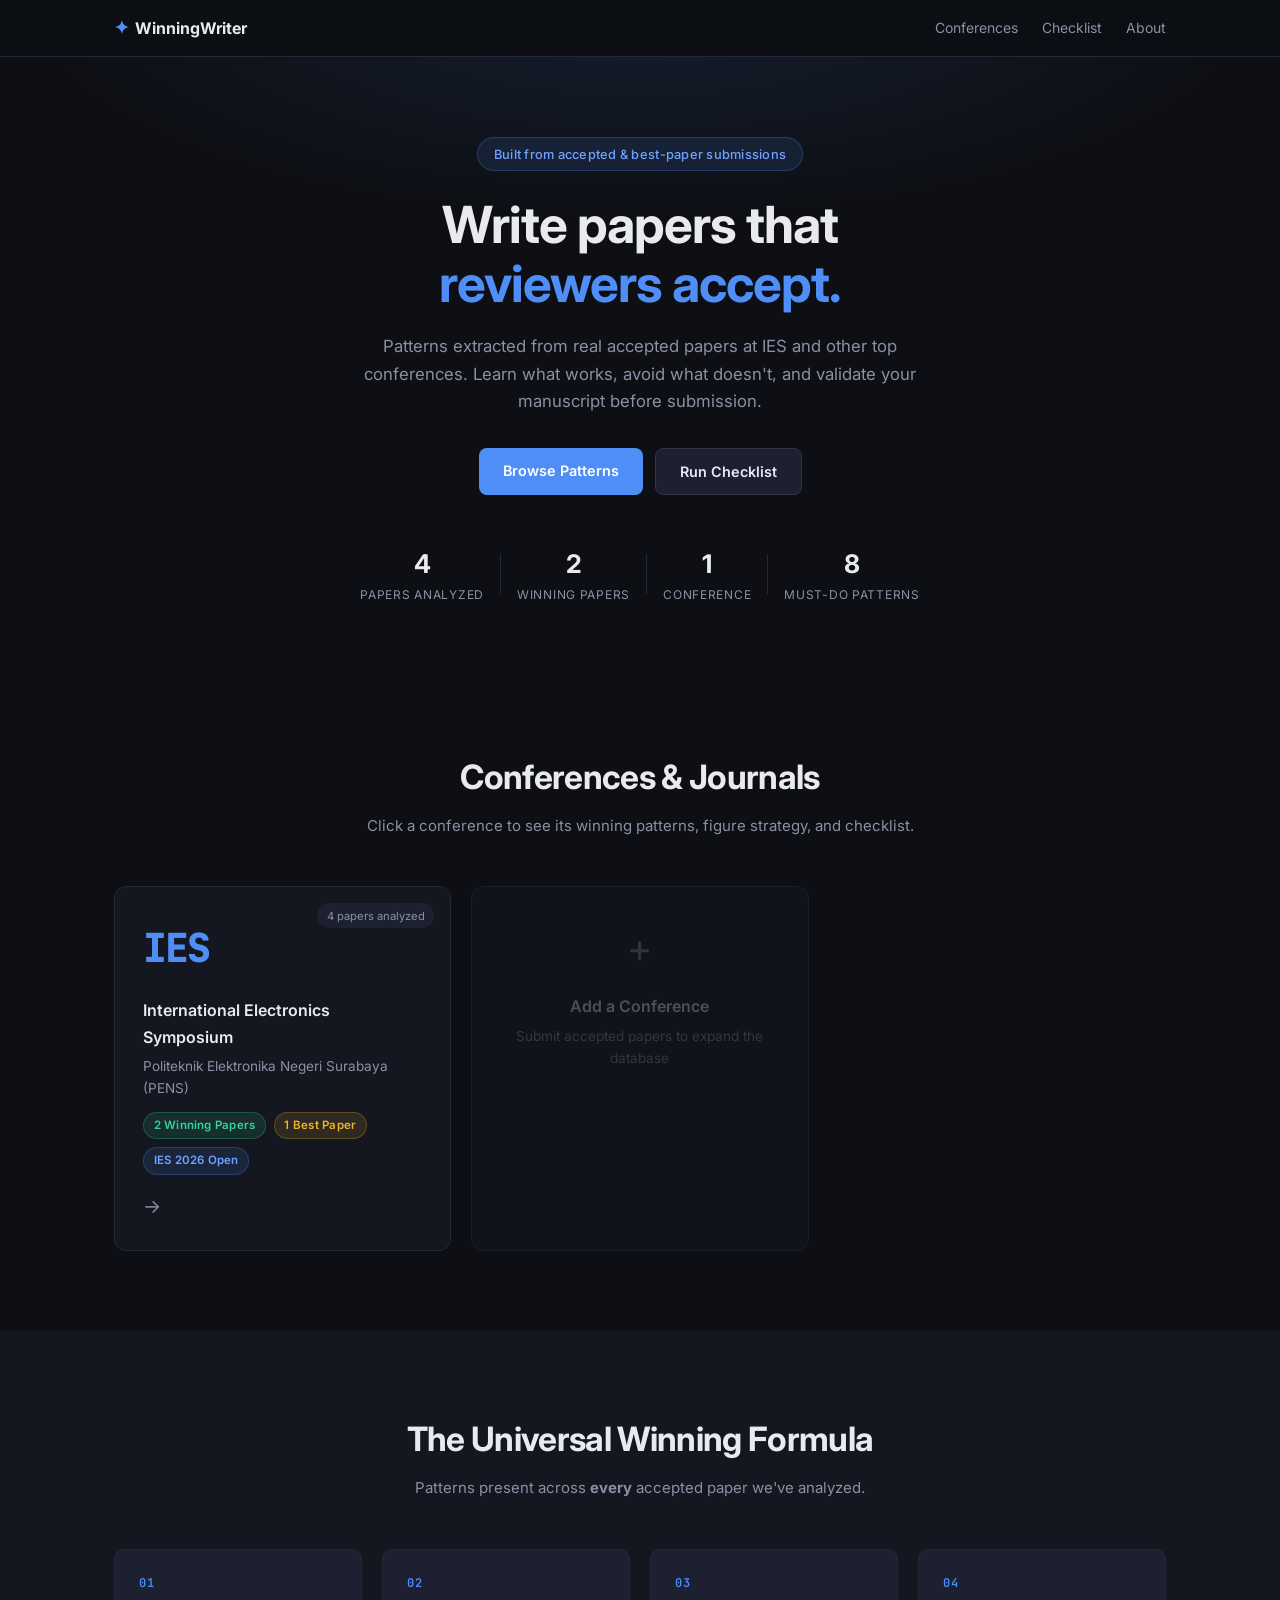
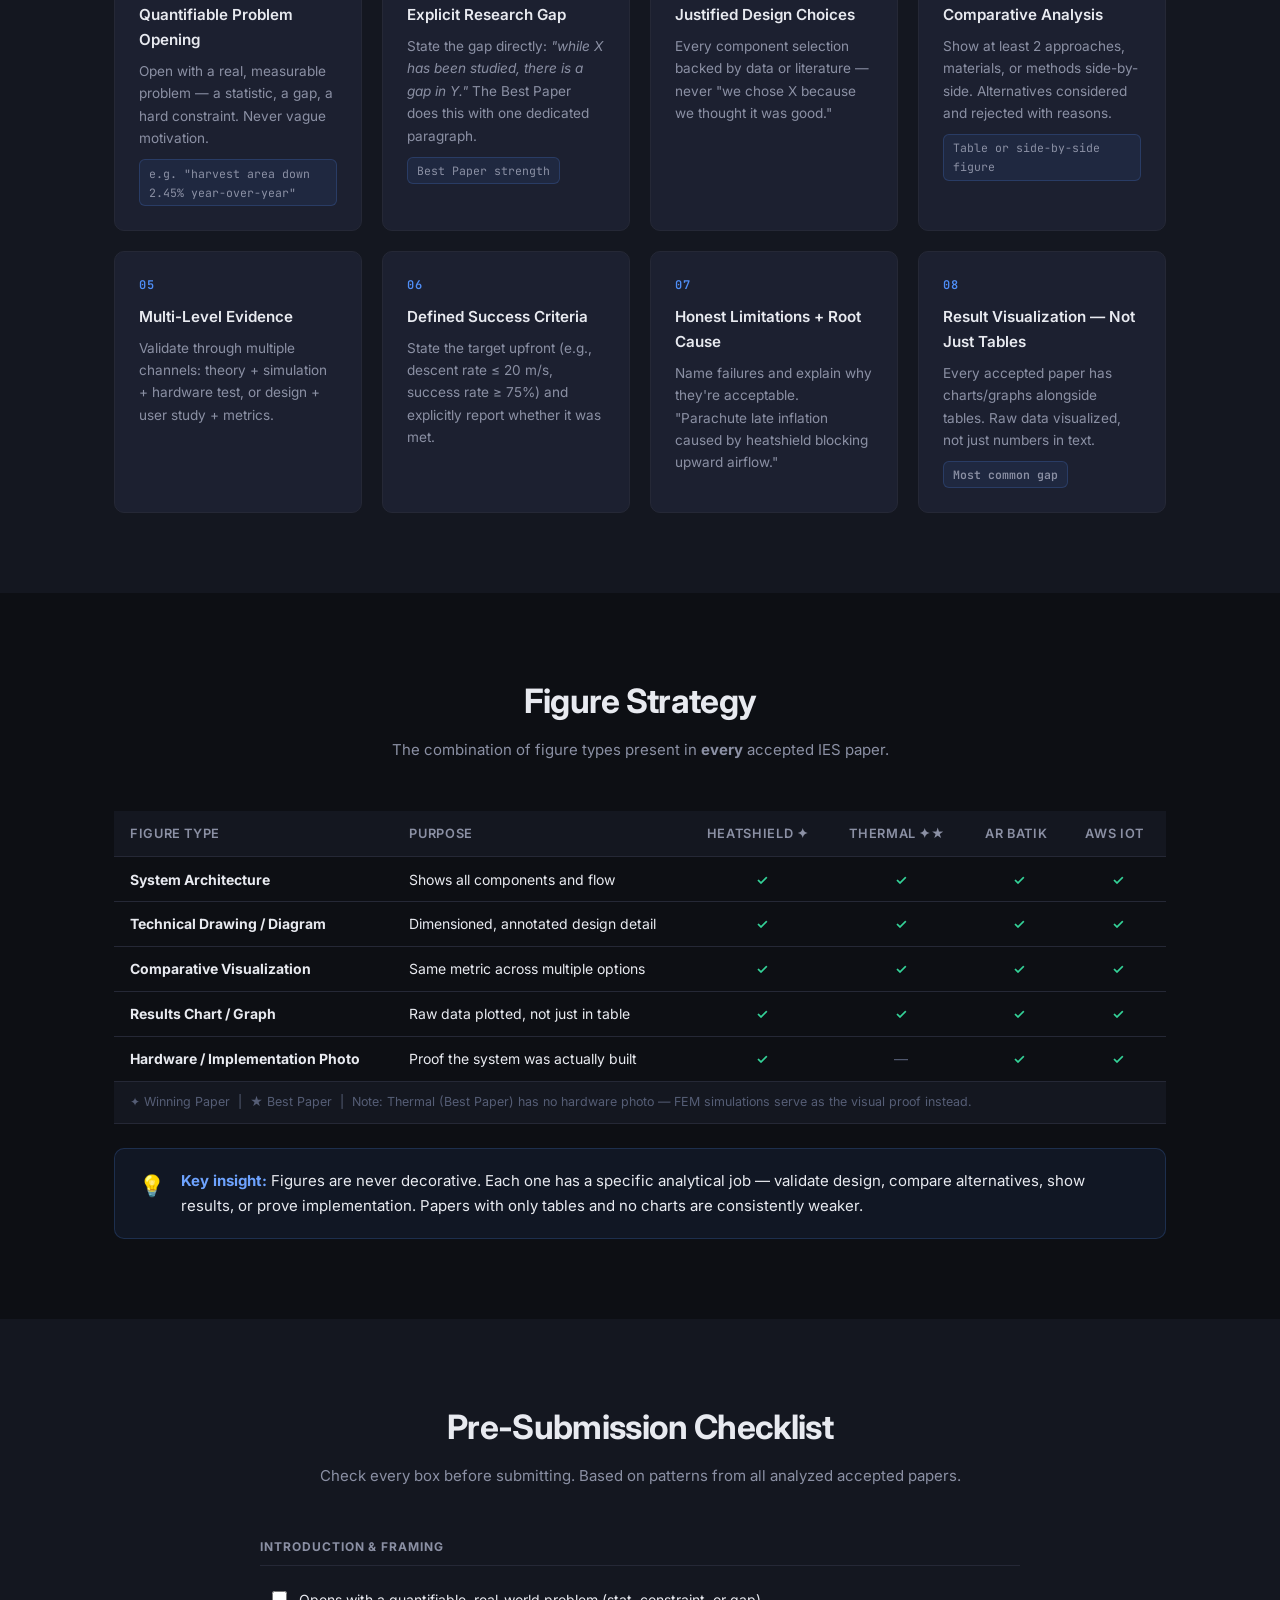
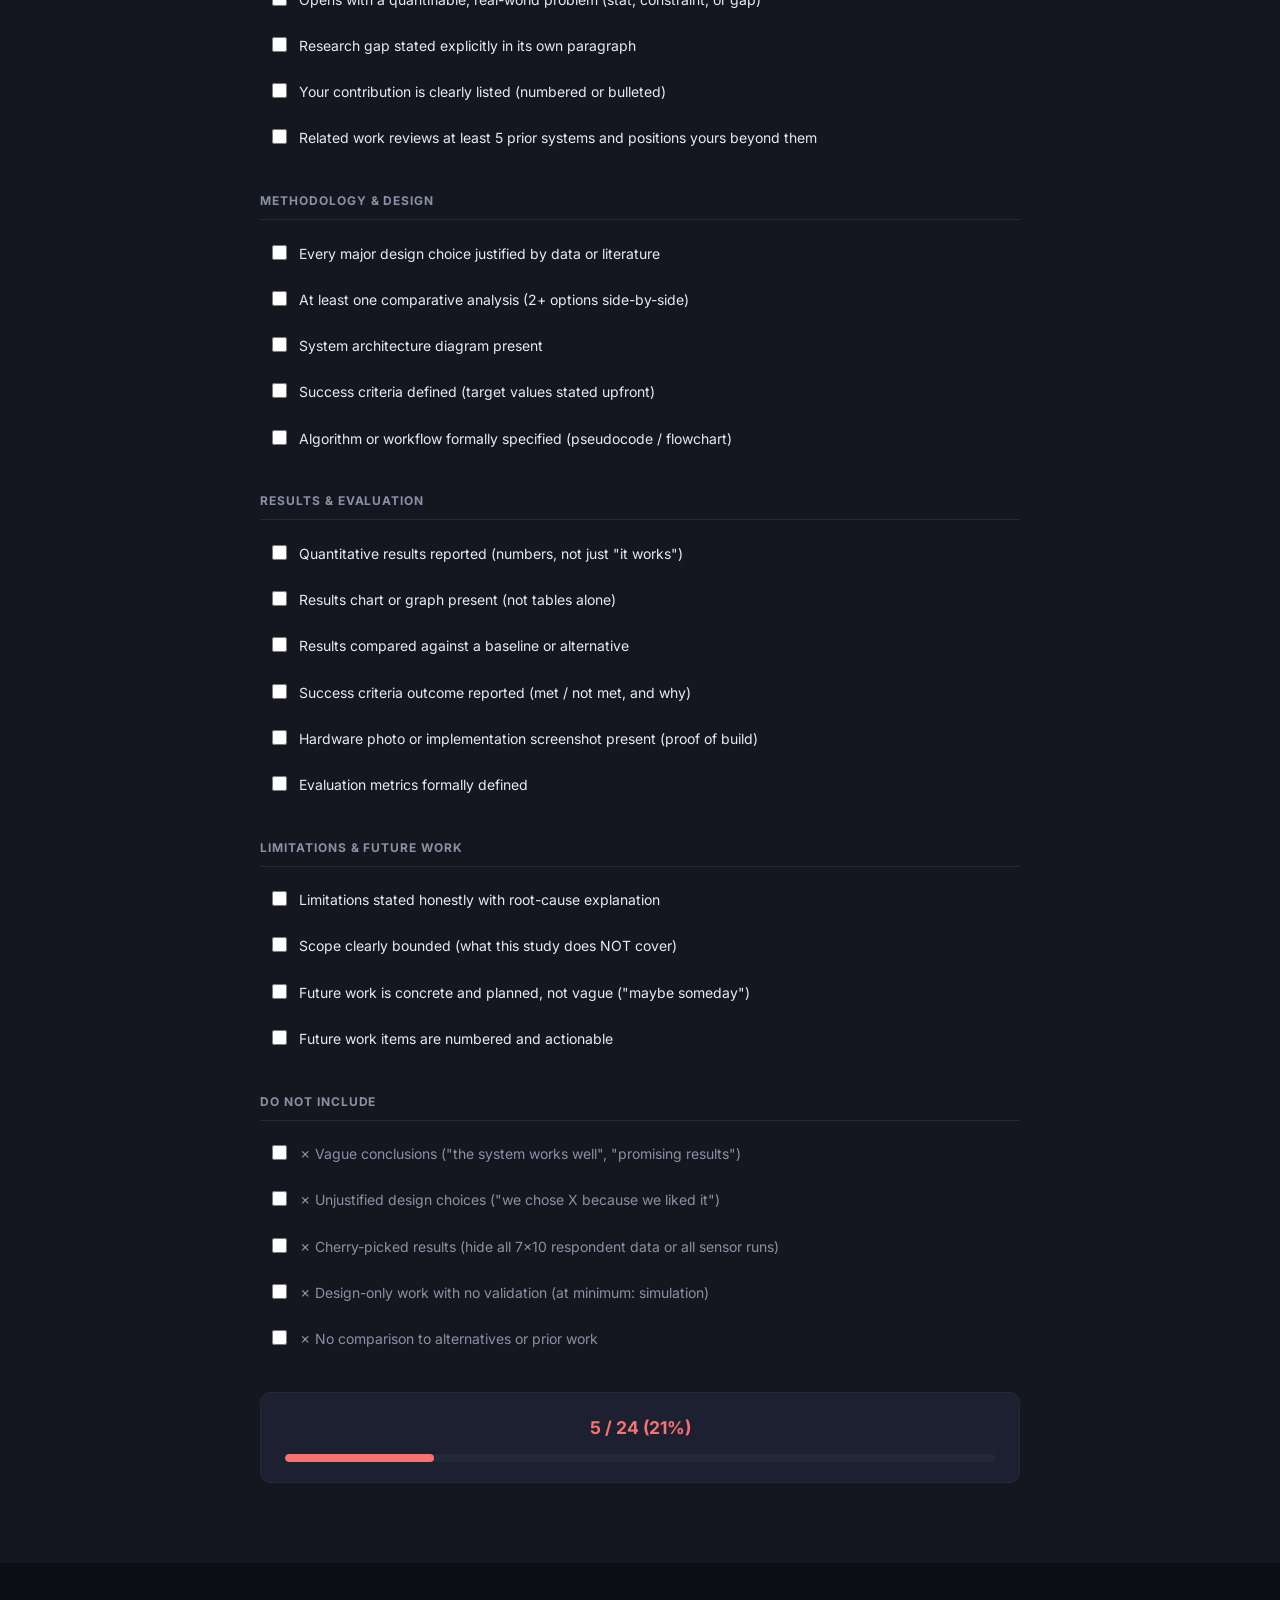
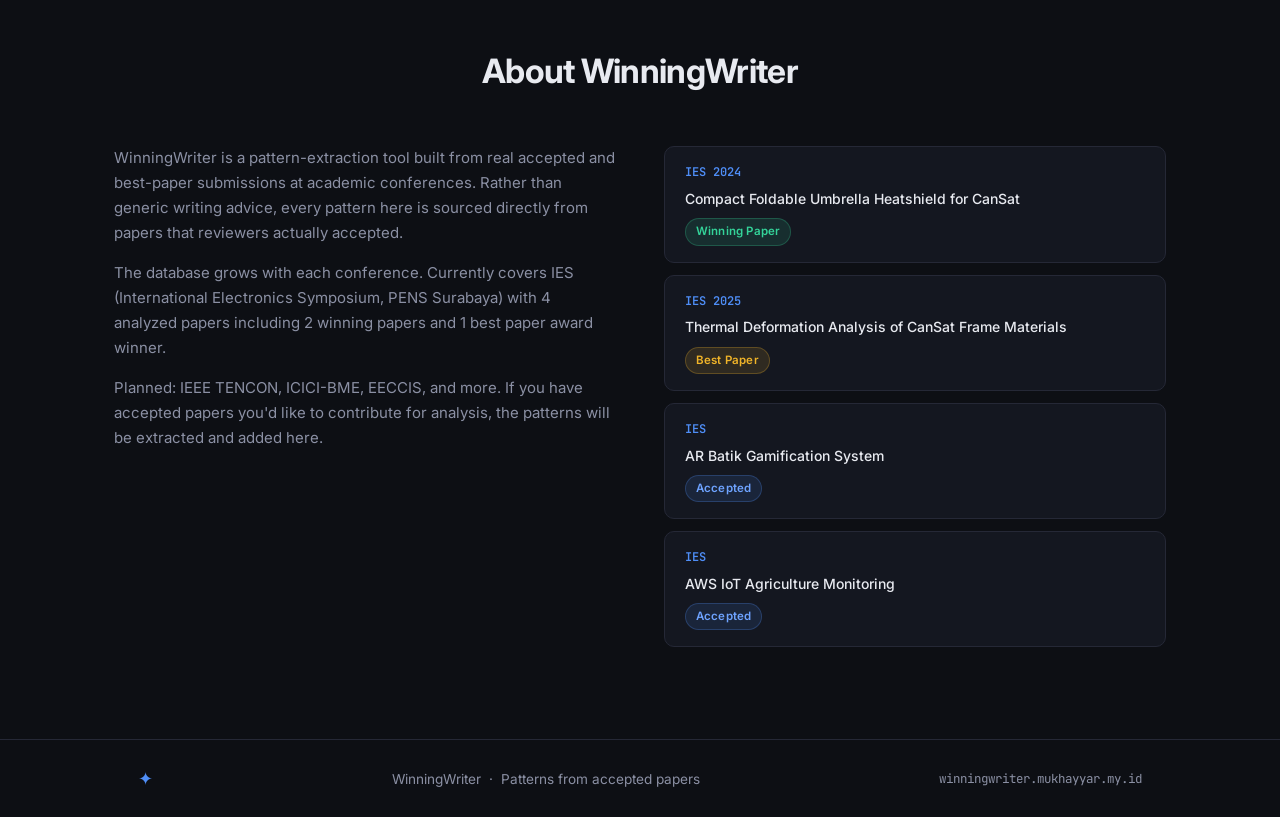
==== index.html @ 2888cd67 "Initial WinningWriter site — IES patterns" ====
<!DOCTYPE html>
<html lang="en">
<head>
  <meta charset="UTF-8" />
  <meta name="viewport" content="width=device-width, initial-scale=1.0" />
  <title>WinningWriter — Learn from Accepted Papers</title>
  <link rel="stylesheet" href="assets/style.css" />
  <link rel="preconnect" href="https://fonts.googleapis.com">
  <link href="https://fonts.googleapis.com/css2?family=Inter:wght@300;400;500;600;700&family=JetBrains+Mono:wght@400;500&display=swap" rel="stylesheet">
</head>
<body>

<!-- ═══════════════════════ NAV ═══════════════════════ -->
<nav class="navbar">
  <div class="nav-inner">
    <a href="index.html" class="nav-logo">
      <span class="logo-icon">✦</span> WinningWriter
    </a>
    <div class="nav-links">
      <a href="#conferences">Conferences</a>
      <a href="#checker">Checklist</a>
      <a href="#about">About</a>
    </div>
  </div>
</nav>

<!-- ═══════════════════════ HERO ═══════════════════════ -->
<section class="hero">
  <div class="hero-inner">
    <div class="hero-badge">Built from accepted &amp; best-paper submissions</div>
    <h1>Write papers that<br><span class="accent">reviewers accept.</span></h1>
    <p class="hero-sub">
      Patterns extracted from real accepted papers at IES and other top conferences.
      Learn what works, avoid what doesn't, and validate your manuscript before submission.
    </p>
    <div class="hero-actions">
      <a href="#conferences" class="btn-primary">Browse Patterns</a>
      <a href="#checker" class="btn-secondary">Run Checklist</a>
    </div>
    <div class="hero-stats">
      <div class="stat"><span class="stat-n">4</span><span class="stat-l">Papers Analyzed</span></div>
      <div class="stat-div"></div>
      <div class="stat"><span class="stat-n">2</span><span class="stat-l">Winning Papers</span></div>
      <div class="stat-div"></div>
      <div class="stat"><span class="stat-n">1</span><span class="stat-l">Conference</span></div>
      <div class="stat-div"></div>
      <div class="stat"><span class="stat-n">8</span><span class="stat-l">Must-Do Patterns</span></div>
    </div>
  </div>
</section>

<!-- ═══════════════════════ CONFERENCES ═══════════════════════ -->
<section class="section" id="conferences">
  <div class="container">
    <div class="section-header">
      <h2>Conferences &amp; Journals</h2>
      <p>Click a conference to see its winning patterns, figure strategy, and checklist.</p>
    </div>

    <div class="conf-grid">

      <!-- IES Card -->
      <a href="ies.html" class="conf-card conf-ies">
        <div class="conf-tag">4 papers analyzed</div>
        <div class="conf-logo-area">
          <div class="conf-abbr">IES</div>
        </div>
        <div class="conf-info">
          <h3>International Electronics Symposium</h3>
          <p>Politeknik Elektronika Negeri Surabaya (PENS)</p>
          <div class="conf-meta">
            <span class="badge badge-green">2 Winning Papers</span>
            <span class="badge badge-gold">1 Best Paper</span>
            <span class="badge badge-blue">IES 2026 Open</span>
          </div>
        </div>
        <div class="conf-arrow">→</div>
      </a>

      <!-- Placeholder card -->
      <div class="conf-card conf-placeholder">
        <div class="conf-info" style="text-align:center; width:100%">
          <div style="font-size:2.5rem; margin-bottom:0.75rem; opacity:0.3">+</div>
          <h3 style="color: var(--muted)">Add a Conference</h3>
          <p style="color: var(--muted-2)">Submit accepted papers to expand the database</p>
        </div>
      </div>

    </div>
  </div>
</section>

<!-- ═══════════════════════ FORMULA ═══════════════════════ -->
<section class="section section-dark" id="formula">
  <div class="container">
    <div class="section-header light">
      <h2>The Universal Winning Formula</h2>
      <p>Patterns present across <strong>every</strong> accepted paper we've analyzed.</p>
    </div>

    <div class="formula-grid">
      <div class="formula-item">
        <div class="formula-num">01</div>
        <h4>Quantifiable Problem Opening</h4>
        <p>Open with a real, measurable problem — a statistic, a gap, a hard constraint. Never vague motivation.</p>
        <div class="example-chip">e.g. "harvest area down 2.45% year-over-year"</div>
      </div>
      <div class="formula-item">
        <div class="formula-num">02</div>
        <h4>Explicit Research Gap</h4>
        <p>State the gap directly: <em>"while X has been studied, there is a gap in Y."</em> The Best Paper does this with one dedicated paragraph.</p>
        <div class="example-chip">Best Paper strength</div>
      </div>
      <div class="formula-item">
        <div class="formula-num">03</div>
        <h4>Justified Design Choices</h4>
        <p>Every component selection backed by data or literature — never "we chose X because we thought it was good."</p>
      </div>
      <div class="formula-item">
        <div class="formula-num">04</div>
        <h4>Comparative Analysis</h4>
        <p>Show at least 2 approaches, materials, or methods side-by-side. Alternatives considered and rejected with reasons.</p>
        <div class="example-chip">Table or side-by-side figure</div>
      </div>
      <div class="formula-item">
        <div class="formula-num">05</div>
        <h4>Multi-Level Evidence</h4>
        <p>Validate through multiple channels: theory + simulation + hardware test, or design + user study + metrics.</p>
      </div>
      <div class="formula-item">
        <div class="formula-num">06</div>
        <h4>Defined Success Criteria</h4>
        <p>State the target upfront (e.g., descent rate ≤ 20 m/s, success rate ≥ 75%) and explicitly report whether it was met.</p>
      </div>
      <div class="formula-item">
        <div class="formula-num">07</div>
        <h4>Honest Limitations + Root Cause</h4>
        <p>Name failures and explain why they're acceptable. "Parachute late inflation caused by heatshield blocking upward airflow."</p>
      </div>
      <div class="formula-item">
        <div class="formula-num">08</div>
        <h4>Result Visualization — Not Just Tables</h4>
        <p>Every accepted paper has charts/graphs alongside tables. Raw data visualized, not just numbers in text.</p>
        <div class="example-chip badge-red-chip">Most common gap</div>
      </div>
    </div>
  </div>
</section>

<!-- ═══════════════════════ FIGURE STRATEGY ═══════════════════════ -->
<section class="section" id="figures">
  <div class="container">
    <div class="section-header">
      <h2>Figure Strategy</h2>
      <p>The combination of figure types present in <strong>every</strong> accepted IES paper.</p>
    </div>
    <div class="fig-table-wrap">
      <table class="fig-table">
        <thead>
          <tr>
            <th>Figure Type</th>
            <th>Purpose</th>
            <th>Heatshield ✦</th>
            <th>Thermal ✦★</th>
            <th>AR Batik</th>
            <th>AWS IoT</th>
          </tr>
        </thead>
        <tbody>
          <tr>
            <td><strong>System Architecture</strong></td>
            <td>Shows all components and flow</td>
            <td class="yes">✓</td><td class="yes">✓</td><td class="yes">✓</td><td class="yes">✓</td>
          </tr>
          <tr>
            <td><strong>Technical Drawing / Diagram</strong></td>
            <td>Dimensioned, annotated design detail</td>
            <td class="yes">✓</td><td class="yes">✓</td><td class="yes">✓</td><td class="yes">✓</td>
          </tr>
          <tr>
            <td><strong>Comparative Visualization</strong></td>
            <td>Same metric across multiple options</td>
            <td class="yes">✓</td><td class="yes">✓</td><td class="yes">✓</td><td class="yes">✓</td>
          </tr>
          <tr>
            <td><strong>Results Chart / Graph</strong></td>
            <td>Raw data plotted, not just in table</td>
            <td class="yes">✓</td><td class="yes">✓</td><td class="yes">✓</td><td class="yes">✓</td>
          </tr>
          <tr>
            <td><strong>Hardware / Implementation Photo</strong></td>
            <td>Proof the system was actually built</td>
            <td class="yes">✓</td><td class="no">—</td><td class="yes">✓</td><td class="yes">✓</td>
          </tr>
          <tr class="row-note">
            <td colspan="6">
              ✦ Winning Paper &nbsp;|&nbsp; ★ Best Paper &nbsp;|&nbsp;
              Note: Thermal (Best Paper) has no hardware photo — FEM simulations serve as the visual proof instead.
            </td>
          </tr>
        </tbody>
      </table>
    </div>
    <div class="insight-box">
      <span class="insight-icon">💡</span>
      <div>
        <strong>Key insight:</strong> Figures are never decorative. Each one has a specific analytical job —
        validate design, compare alternatives, show results, or prove implementation. Papers with only tables
        and no charts are consistently weaker.
      </div>
    </div>
  </div>
</section>

<!-- ═══════════════════════ CHECKLIST ═══════════════════════ -->
<section class="section section-dark" id="checker">
  <div class="container">
    <div class="section-header light">
      <h2>Pre-Submission Checklist</h2>
      <p>Check every box before submitting. Based on patterns from all analyzed accepted papers.</p>
    </div>

    <div class="checklist-wrap">
      <div class="checklist-group">
        <div class="checklist-group-title">Introduction &amp; Framing</div>
        <label class="check-item"><input type="checkbox" /> Opens with a quantifiable, real-world problem (stat, constraint, or gap)</label>
        <label class="check-item"><input type="checkbox" /> Research gap stated explicitly in its own paragraph</label>
        <label class="check-item"><input type="checkbox" /> Your contribution is clearly listed (numbered or bulleted)</label>
        <label class="check-item"><input type="checkbox" /> Related work reviews at least 5 prior systems and positions yours beyond them</label>
      </div>

      <div class="checklist-group">
        <div class="checklist-group-title">Methodology &amp; Design</div>
        <label class="check-item"><input type="checkbox" /> Every major design choice justified by data or literature</label>
        <label class="check-item"><input type="checkbox" /> At least one comparative analysis (2+ options side-by-side)</label>
        <label class="check-item"><input type="checkbox" /> System architecture diagram present</label>
        <label class="check-item"><input type="checkbox" /> Success criteria defined (target values stated upfront)</label>
        <label class="check-item"><input type="checkbox" /> Algorithm or workflow formally specified (pseudocode / flowchart)</label>
      </div>

      <div class="checklist-group">
        <div class="checklist-group-title">Results &amp; Evaluation</div>
        <label class="check-item"><input type="checkbox" /> Quantitative results reported (numbers, not just "it works")</label>
        <label class="check-item"><input type="checkbox" /> Results chart or graph present (not tables alone)</label>
        <label class="check-item"><input type="checkbox" /> Results compared against a baseline or alternative</label>
        <label class="check-item"><input type="checkbox" /> Success criteria outcome reported (met / not met, and why)</label>
        <label class="check-item"><input type="checkbox" /> Hardware photo or implementation screenshot present (proof of build)</label>
        <label class="check-item"><input type="checkbox" /> Evaluation metrics formally defined</label>
      </div>

      <div class="checklist-group">
        <div class="checklist-group-title">Limitations &amp; Future Work</div>
        <label class="check-item"><input type="checkbox" /> Limitations stated honestly with root-cause explanation</label>
        <label class="check-item"><input type="checkbox" /> Scope clearly bounded (what this study does NOT cover)</label>
        <label class="check-item"><input type="checkbox" /> Future work is concrete and planned, not vague ("maybe someday")</label>
        <label class="check-item"><input type="checkbox" /> Future work items are numbered and actionable</label>
      </div>

      <div class="checklist-group">
        <div class="checklist-group-title">Do NOT Include</div>
        <label class="check-item warn"><input type="checkbox" /> ✗ Vague conclusions ("the system works well", "promising results")</label>
        <label class="check-item warn"><input type="checkbox" /> ✗ Unjustified design choices ("we chose X because we liked it")</label>
        <label class="check-item warn"><input type="checkbox" /> ✗ Cherry-picked results (hide all 7×10 respondent data or all sensor runs)</label>
        <label class="check-item warn"><input type="checkbox" /> ✗ Design-only work with no validation (at minimum: simulation)</label>
        <label class="check-item warn"><input type="checkbox" /> ✗ No comparison to alternatives or prior work</label>
      </div>

      <div class="checklist-score" id="scoreBox">
        <span id="scoreText">0 / 22 checked</span>
        <div class="score-bar-track"><div class="score-bar-fill" id="scoreBar"></div></div>
      </div>
    </div>
  </div>
</section>

<!-- ═══════════════════════ ABOUT ═══════════════════════ -->
<section class="section" id="about">
  <div class="container">
    <div class="section-header">
      <h2>About WinningWriter</h2>
    </div>
    <div class="about-grid">
      <div class="about-text">
        <p>
          WinningWriter is a pattern-extraction tool built from real accepted and best-paper
          submissions at academic conferences. Rather than generic writing advice, every pattern
          here is sourced directly from papers that reviewers actually accepted.
        </p>
        <p>
          The database grows with each conference. Currently covers IES (International Electronics
          Symposium, PENS Surabaya) with 4 analyzed papers including 2 winning papers and 1 best
          paper award winner.
        </p>
        <p>
          Planned: IEEE TENCON, ICICI-BME, EECCIS, and more. If you have accepted papers you'd
          like to contribute for analysis, the patterns will be extracted and added here.
        </p>
      </div>
      <div class="about-cards">
        <div class="about-stat-card">
          <div class="asc-n">IES 2024</div>
          <div class="asc-l">Compact Foldable Umbrella Heatshield for CanSat</div>
          <span class="badge badge-green">Winning Paper</span>
        </div>
        <div class="about-stat-card">
          <div class="asc-n">IES 2025</div>
          <div class="asc-l">Thermal Deformation Analysis of CanSat Frame Materials</div>
          <span class="badge badge-gold">Best Paper</span>
        </div>
        <div class="about-stat-card">
          <div class="asc-n">IES</div>
          <div class="asc-l">AR Batik Gamification System</div>
          <span class="badge badge-blue">Accepted</span>
        </div>
        <div class="about-stat-card">
          <div class="asc-n">IES</div>
          <div class="asc-l">AWS IoT Agriculture Monitoring</div>
          <span class="badge badge-blue">Accepted</span>
        </div>
      </div>
    </div>
  </div>
</section>

<!-- ═══════════════════════ FOOTER ═══════════════════════ -->
<footer class="footer">
  <div class="container">
    <div class="footer-inner">
      <span class="logo-icon">✦</span> WinningWriter &nbsp;·&nbsp; Patterns from accepted papers
      <span class="footer-right">winningwriter.mukhayyar.my.id</span>
    </div>
  </div>
</footer>

<script src="assets/app.js"></script>
</body>
</html>
---- assets/style.css ----
/* ═══════════════════════════════════════════════════════════
   WinningWriter — Stylesheet
   ═══════════════════════════════════════════════════════════ */

:root {
  --bg: #0d0f14;
  --bg-2: #141720;
  --bg-3: #1c2030;
  --border: #252836;
  --border-2: #2e3348;
  --text: #e8eaf0;
  --muted: #8b90a4;
  --muted-2: #555d75;
  --accent: #4f8ef7;
  --accent-2: #6ea3ff;
  --gold: #f0b429;
  --green: #34d399;
  --red: #f87171;
  --font: 'Inter', -apple-system, sans-serif;
  --mono: 'JetBrains Mono', monospace;
}

*, *::before, *::after { box-sizing: border-box; margin: 0; padding: 0; }

html { scroll-behavior: smooth; }

body {
  font-family: var(--font);
  background: var(--bg);
  color: var(--text);
  line-height: 1.65;
  font-size: 15px;
}

a { color: var(--accent); text-decoration: none; }
a:hover { color: var(--accent-2); }

/* ─── NAV ─── */
.navbar {
  position: sticky; top: 0; z-index: 100;
  background: rgba(13, 15, 20, 0.92);
  backdrop-filter: blur(12px);
  border-bottom: 1px solid var(--border);
}
.nav-inner {
  max-width: 1100px; margin: 0 auto;
  padding: 0 1.5rem;
  display: flex; align-items: center; justify-content: space-between;
  height: 56px;
}
.nav-logo {
  font-weight: 700; font-size: 1rem;
  color: var(--text) !important;
  display: flex; align-items: center; gap: 0.4rem;
}
.logo-icon { color: var(--accent); font-size: 1.1rem; }
.nav-links { display: flex; gap: 1.5rem; }
.nav-links a { color: var(--muted); font-size: 0.875rem; transition: color 0.2s; }
.nav-links a:hover { color: var(--text); }

/* ─── CONTAINER ─── */
.container { max-width: 1100px; margin: 0 auto; padding: 0 1.5rem; }

/* ─── HERO ─── */
.hero {
  padding: 5rem 1.5rem 4rem;
  text-align: center;
  background: radial-gradient(ellipse 80% 60% at 50% -10%, rgba(79,142,247,0.12) 0%, transparent 60%);
}
.hero-inner { max-width: 800px; margin: 0 auto; }
.hero-badge {
  display: inline-block;
  background: rgba(79,142,247,0.12);
  border: 1px solid rgba(79,142,247,0.25);
  color: var(--accent-2);
  padding: 0.35rem 1rem;
  border-radius: 999px;
  font-size: 0.8rem;
  font-weight: 500;
  margin-bottom: 1.5rem;
  letter-spacing: 0.02em;
}
.hero h1 {
  font-size: clamp(2rem, 5vw, 3.2rem);
  font-weight: 700;
  line-height: 1.15;
  margin-bottom: 1.25rem;
  letter-spacing: -0.02em;
}
.accent { color: var(--accent); }
.accent-ies { color: #2ea3f2; }
.hero-sub { color: var(--muted); font-size: 1.05rem; max-width: 560px; margin: 0 auto 2rem; }
.hero-actions { display: flex; gap: 0.75rem; justify-content: center; margin-bottom: 3rem; flex-wrap: wrap; }
.btn-primary {
  background: var(--accent); color: #fff !important;
  padding: 0.65rem 1.5rem; border-radius: 8px;
  font-weight: 600; font-size: 0.9rem;
  transition: background 0.2s, transform 0.15s;
}
.btn-primary:hover { background: var(--accent-2); transform: translateY(-1px); }
.btn-secondary {
  background: var(--bg-3); color: var(--text) !important;
  border: 1px solid var(--border-2);
  padding: 0.65rem 1.5rem; border-radius: 8px;
  font-weight: 600; font-size: 0.9rem;
  transition: background 0.2s;
}
.btn-secondary:hover { background: var(--border); }

/* ─── STATS ─── */
.hero-stats {
  display: flex; gap: 1rem; justify-content: center;
  flex-wrap: wrap; margin-top: 1rem;
}
.stat { text-align: center; }
.stat-n { display: block; font-size: 1.6rem; font-weight: 700; color: var(--text); }
.stat-l { display: block; font-size: 0.75rem; color: var(--muted); text-transform: uppercase; letter-spacing: 0.06em; }
.stat-div { width: 1px; background: var(--border); height: 40px; align-self: center; }

/* ─── SECTION ─── */
.section { padding: 5rem 0; }
.section-dark { background: var(--bg-2); }
.section-header { text-align: center; margin-bottom: 3rem; }
.section-header h2 {
  font-size: clamp(1.5rem, 3vw, 2.1rem);
  font-weight: 700; margin-bottom: 0.6rem;
  letter-spacing: -0.02em;
}
.section-header p { color: var(--muted); }
.section-header.light h2 { color: var(--text); }
.section-header.light p { color: var(--muted); }

/* ─── CONFERENCE GRID ─── */
.conf-grid { display: grid; grid-template-columns: repeat(auto-fill, minmax(300px, 1fr)); gap: 1.25rem; }
.conf-card {
  background: var(--bg-2); border: 1px solid var(--border);
  border-radius: 12px; padding: 1.75rem;
  display: flex; flex-direction: column; gap: 1rem;
  cursor: pointer; transition: border-color 0.2s, transform 0.15s, box-shadow 0.2s;
  text-decoration: none !important; color: var(--text) !important;
  position: relative;
}
.conf-card:hover { border-color: var(--accent); transform: translateY(-2px); box-shadow: 0 8px 24px rgba(0,0,0,0.3); }
.conf-placeholder { cursor: default; opacity: 0.5; }
.conf-placeholder:hover { transform: none; border-color: var(--border); box-shadow: none; }
.conf-tag {
  position: absolute; top: 1rem; right: 1rem;
  font-size: 0.7rem; color: var(--muted); background: var(--bg-3);
  padding: 0.2rem 0.6rem; border-radius: 999px;
}
.conf-abbr {
  font-size: 2.5rem; font-weight: 800;
  color: var(--accent); font-family: var(--mono);
  letter-spacing: -0.05em;
}
.conf-info h3 { font-size: 1rem; font-weight: 600; margin-bottom: 0.3rem; }
.conf-info p { font-size: 0.85rem; color: var(--muted); margin-bottom: 0.75rem; }
.conf-meta { display: flex; gap: 0.5rem; flex-wrap: wrap; }
.conf-arrow { font-size: 1.2rem; color: var(--muted); margin-top: auto; }

/* ─── BADGES ─── */
.badge {
  display: inline-block;
  padding: 0.2rem 0.6rem; border-radius: 999px;
  font-size: 0.72rem; font-weight: 600; letter-spacing: 0.02em;
}
.badge-green { background: rgba(52,211,153,0.12); color: var(--green); border: 1px solid rgba(52,211,153,0.25); }
.badge-gold { background: rgba(240,180,41,0.12); color: var(--gold); border: 1px solid rgba(240,180,41,0.25); }
.badge-blue { background: rgba(79,142,247,0.12); color: var(--accent-2); border: 1px solid rgba(79,142,247,0.25); }
.badge-red-chip { background: rgba(248,113,113,0.12); color: var(--red); border: 1px solid rgba(248,113,113,0.25);
  display: inline-block; padding: 0.15rem 0.55rem; border-radius: 999px; font-size: 0.72rem; font-weight: 600; }

/* ─── FORMULA GRID ─── */
.formula-grid { display: grid; grid-template-columns: repeat(auto-fill, minmax(240px, 1fr)); gap: 1.25rem; }
.formula-item {
  background: var(--bg-3); border: 1px solid var(--border);
  border-radius: 10px; padding: 1.5rem;
}
.formula-num {
  font-family: var(--mono); font-size: 0.75rem;
  color: var(--accent); font-weight: 600;
  margin-bottom: 0.5rem; letter-spacing: 0.05em;
}
.formula-item h4 { font-size: 0.95rem; font-weight: 600; margin-bottom: 0.5rem; }
.formula-item p { font-size: 0.85rem; color: var(--muted); }
.example-chip {
  display: inline-block; margin-top: 0.6rem;
  background: rgba(79,142,247,0.08); border: 1px solid rgba(79,142,247,0.2);
  color: var(--muted); font-size: 0.72rem; padding: 0.2rem 0.55rem; border-radius: 6px;
  font-family: var(--mono);
}

/* ─── FIGURE TABLE ─── */
.fig-table-wrap { overflow-x: auto; margin-bottom: 1.5rem; }
.fig-table { width: 100%; border-collapse: collapse; font-size: 0.875rem; }
.fig-table th {
  background: var(--bg-2); padding: 0.75rem 1rem;
  text-align: left; font-weight: 600; color: var(--muted);
  border-bottom: 1px solid var(--border);
  font-size: 0.8rem; text-transform: uppercase; letter-spacing: 0.05em;
}
.fig-table td { padding: 0.65rem 1rem; border-bottom: 1px solid var(--border); }
.fig-table tr:hover td { background: var(--bg-2); }
.fig-table .yes { color: var(--green); font-weight: 600; text-align: center; }
.fig-table .no { color: var(--muted-2); text-align: center; }
.row-note td { font-size: 0.78rem; color: var(--muted-2); background: var(--bg-2) !important; border-top: 1px solid var(--border); }

.insight-box {
  background: rgba(79,142,247,0.07);
  border: 1px solid rgba(79,142,247,0.2);
  border-radius: 10px; padding: 1.25rem 1.5rem;
  display: flex; gap: 1rem; align-items: flex-start;
}
.insight-icon { font-size: 1.3rem; flex-shrink: 0; }
.insight-box strong { color: var(--accent-2); }

/* ─── CHECKLIST ─── */
.checklist-wrap { max-width: 760px; margin: 0 auto; }
.checklist-group { margin-bottom: 2rem; }
.checklist-group-title {
  font-size: 0.75rem; font-weight: 700;
  text-transform: uppercase; letter-spacing: 0.08em;
  color: var(--muted); margin-bottom: 0.75rem;
  padding-bottom: 0.5rem; border-bottom: 1px solid var(--border);
}
.check-item {
  display: flex; align-items: flex-start; gap: 0.75rem;
  padding: 0.6rem 0.75rem; border-radius: 8px;
  cursor: pointer; transition: background 0.15s;
  font-size: 0.875rem; color: var(--text);
  margin-bottom: 0.25rem;
}
.check-item:hover { background: var(--bg-3); }
.check-item input[type=checkbox] {
  accent-color: var(--accent); width: 15px; height: 15px;
  flex-shrink: 0; margin-top: 3px; cursor: pointer;
}
.check-item.warn { color: var(--muted); }
.check-item.warn:hover { background: rgba(248,113,113,0.06); }

.checklist-score {
  margin-top: 2rem; padding: 1.25rem 1.5rem;
  background: var(--bg-3); border: 1px solid var(--border);
  border-radius: 10px; text-align: center;
}
#scoreText { font-weight: 700; font-size: 1.1rem; display: block; margin-bottom: 0.75rem; }
.score-bar-track { background: var(--border); border-radius: 999px; height: 8px; overflow: hidden; }
.score-bar-fill { height: 100%; background: var(--accent); border-radius: 999px; width: 0%; transition: width 0.4s; }

/* ─── ABOUT ─── */
.about-grid { display: grid; grid-template-columns: 1fr 1fr; gap: 3rem; align-items: start; }
@media (max-width: 700px) { .about-grid { grid-template-columns: 1fr; } }
.about-text p { color: var(--muted); margin-bottom: 1rem; }
.about-stat-card {
  background: var(--bg-2); border: 1px solid var(--border);
  border-radius: 10px; padding: 1rem 1.25rem;
  margin-bottom: 0.75rem;
}
.asc-n { font-family: var(--mono); font-size: 0.75rem; color: var(--accent); font-weight: 600; margin-bottom: 0.25rem; }
.asc-l { font-size: 0.875rem; font-weight: 500; margin-bottom: 0.5rem; }

/* ─── CONF HERO ─── */
.conf-hero {
  padding: 4.5rem 1.5rem 3.5rem;
  text-align: center;
  border-bottom: 1px solid var(--border);
}
.conf-hero-ies {
  background: radial-gradient(ellipse 80% 60% at 50% -10%, rgba(46,163,242,0.12) 0%, transparent 60%);
}
.conf-hero-meta { display: flex; justify-content: center; gap: 0.5rem; margin-bottom: 1.25rem; font-size: 0.875rem; color: var(--muted); }
.breadcrumb { color: var(--accent) !important; }
.breadcrumb-sep { color: var(--muted-2); }
.conf-links { margin-top: 1.5rem; }

/* ─── PAPER GRID ─── */
.paper-grid { display: flex; flex-direction: column; gap: 1rem; }
.paper-card {
  background: var(--bg-2); border: 1px solid var(--border);
  border-radius: 12px; padding: 1.5rem;
  cursor: pointer; transition: border-color 0.2s;
}
.paper-card:hover { border-color: var(--border-2); }
.paper-card-top { display: flex; justify-content: space-between; align-items: center; margin-bottom: 0.75rem; }
.paper-card h3 { font-size: 1rem; font-weight: 600; margin-bottom: 0.4rem; }
.paper-meta { font-size: 0.78rem; color: var(--muted-2); font-family: var(--mono); }
.paper-toggle { color: var(--muted); font-size: 0.8rem; transition: transform 0.2s; }
.paper-toggle.open { transform: rotate(180deg); }
.paper-details { display: none; margin-top: 1.25rem; border-top: 1px solid var(--border); padding-top: 1.25rem; }
.paper-details.open { display: block; }
.pd-section { margin-bottom: 1.25rem; }
.pd-title { font-size: 0.72rem; font-weight: 700; text-transform: uppercase; letter-spacing: 0.07em; color: var(--muted); margin-bottom: 0.6rem; }
.pd-section ul { list-style: none; display: flex; flex-direction: column; gap: 0.5rem; }
.pd-section ul li { font-size: 0.875rem; color: var(--muted); padding-left: 1.2rem; position: relative; }
.pd-section ul li::before { content: '→'; position: absolute; left: 0; color: var(--accent); }
.pd-section p { font-size: 0.875rem; color: var(--muted); }
.fig-pills { display: flex; flex-wrap: wrap; gap: 0.4rem; }
.fig-pill {
  background: var(--bg-3); border: 1px solid var(--border);
  color: var(--muted); font-size: 0.775rem;
  padding: 0.25rem 0.65rem; border-radius: 6px;
}
.highlight-pill {
  background: rgba(79,142,247,0.1); border-color: rgba(79,142,247,0.25);
  color: var(--accent-2);
}

/* ─── PATTERN COLS ─── */
.pattern-cols { display: grid; grid-template-columns: 1fr 1fr; gap: 2rem; }
@media (max-width: 700px) { .pattern-cols { grid-template-columns: 1fr; } }
.pattern-col-title { font-size: 0.75rem; font-weight: 700; text-transform: uppercase; letter-spacing: 0.08em; margin-bottom: 1rem; }
.green-title { color: var(--green); }
.red-title { color: var(--red); }
.pattern-item { margin-bottom: 1.25rem; }
.pattern-item strong { font-size: 0.9rem; display: block; margin-bottom: 0.25rem; }
.pattern-item p { font-size: 0.85rem; color: var(--muted); }
.warn-item strong { color: var(--red); }

/* ─── FIGURE COMBOS ─── */
.fig-combo-grid { display: grid; grid-template-columns: repeat(auto-fill, minmax(280px, 1fr)); gap: 1.25rem; }
.fig-combo-card {
  background: var(--bg-2); border: 1px solid var(--border);
  border-radius: 12px; padding: 1.5rem;
}
.fig-combo-card.required { border-color: rgba(79,142,247,0.3); }
.fc-label {
  font-size: 0.7rem; font-weight: 700; text-transform: uppercase; letter-spacing: 0.07em;
  color: var(--muted); margin-bottom: 0.75rem;
}
.fig-combo-card.required .fc-label { color: var(--accent); }
.fig-combo-card.strong .fc-label { color: var(--green); }
.fc-icon { font-size: 1.75rem; margin-bottom: 0.6rem; }
.fig-combo-card h4 { font-size: 0.95rem; font-weight: 600; margin-bottom: 0.5rem; }
.fig-combo-card p { font-size: 0.85rem; color: var(--muted); }

/* ─── FOOTER ─── */
.footer {
  border-top: 1px solid var(--border);
  padding: 1.5rem 0;
  font-size: 0.85rem;
  color: var(--muted);
}
.footer-inner {
  max-width: 1100px; margin: 0 auto; padding: 0 1.5rem;
  display: flex; justify-content: space-between; align-items: center; flex-wrap: wrap; gap: 0.5rem;
}
.footer-right { font-family: var(--mono); font-size: 0.78rem; }

/* ─── RESPONSIVE ─── */
@media (max-width: 600px) {
  .stat-div { display: none; }
  .hero-stats { gap: 1.5rem; }
  .pattern-cols { grid-template-columns: 1fr; }
  .nav-links { display: none; }
}
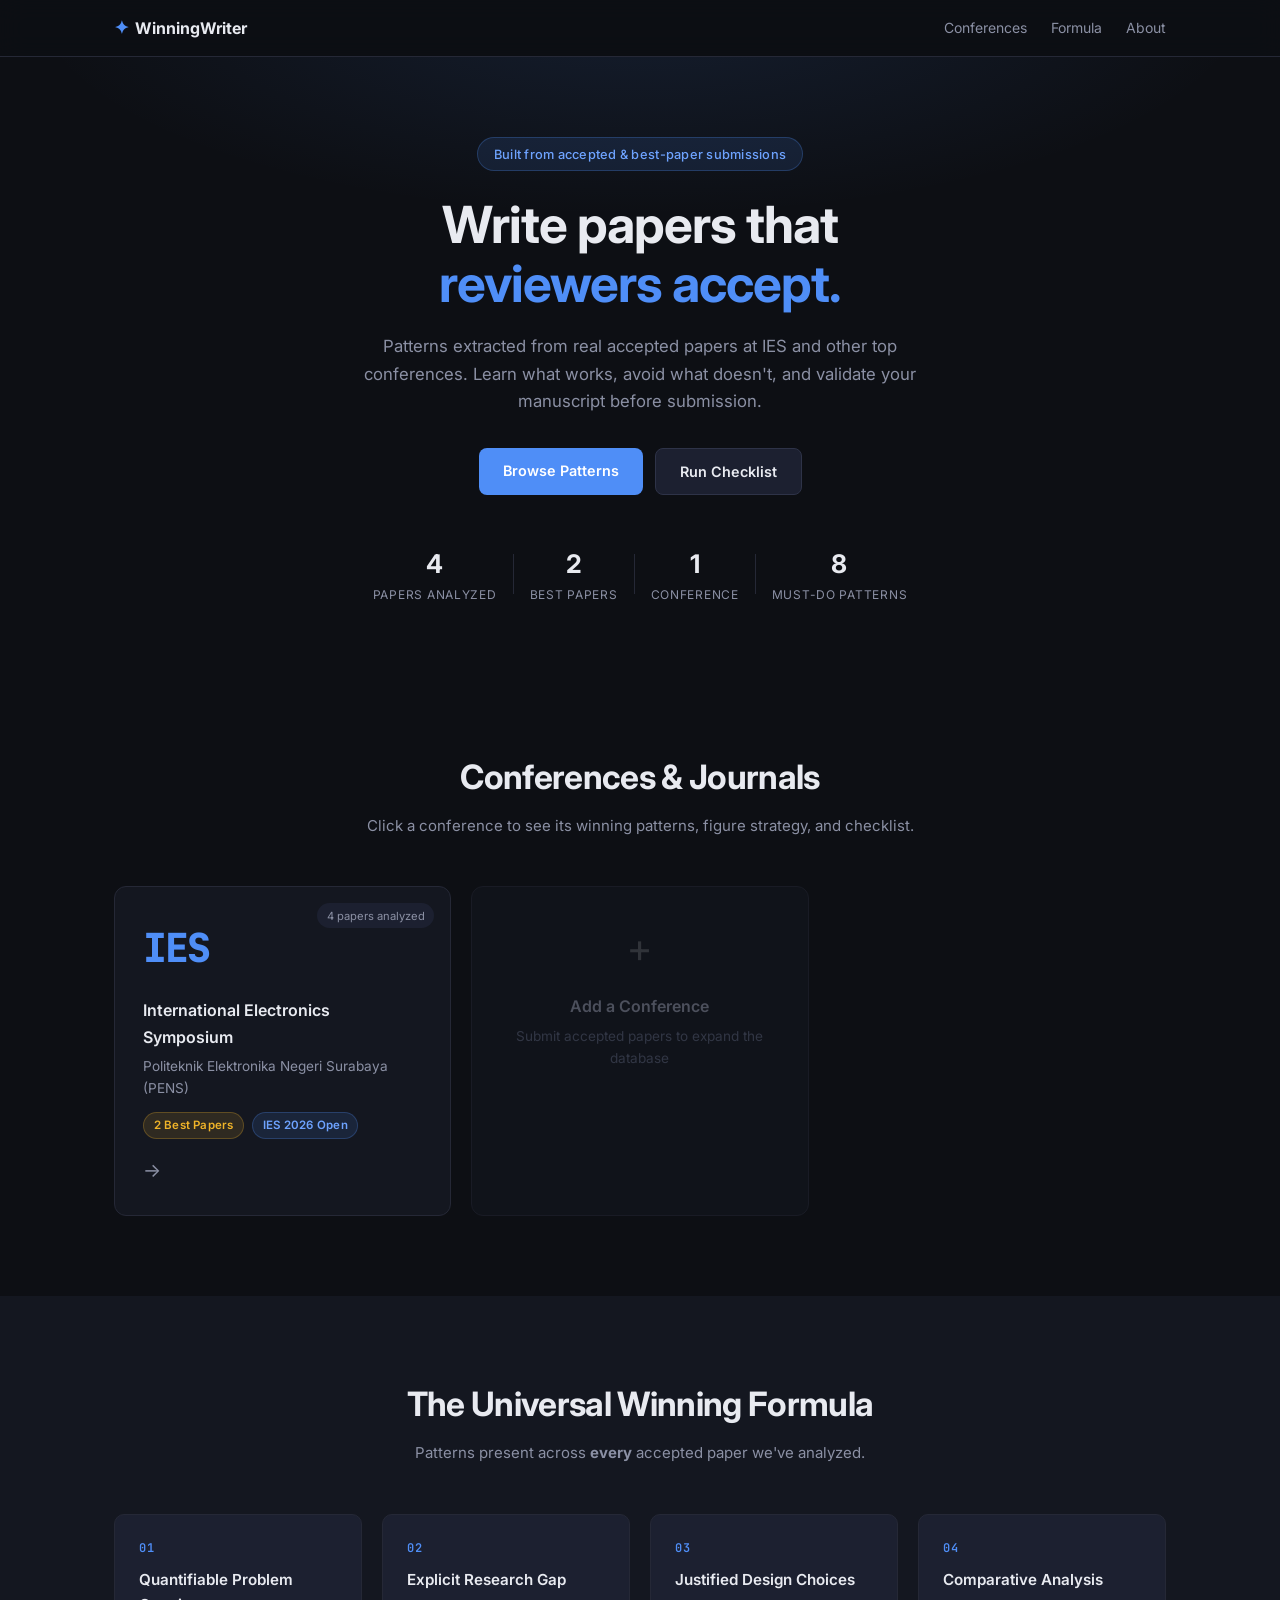
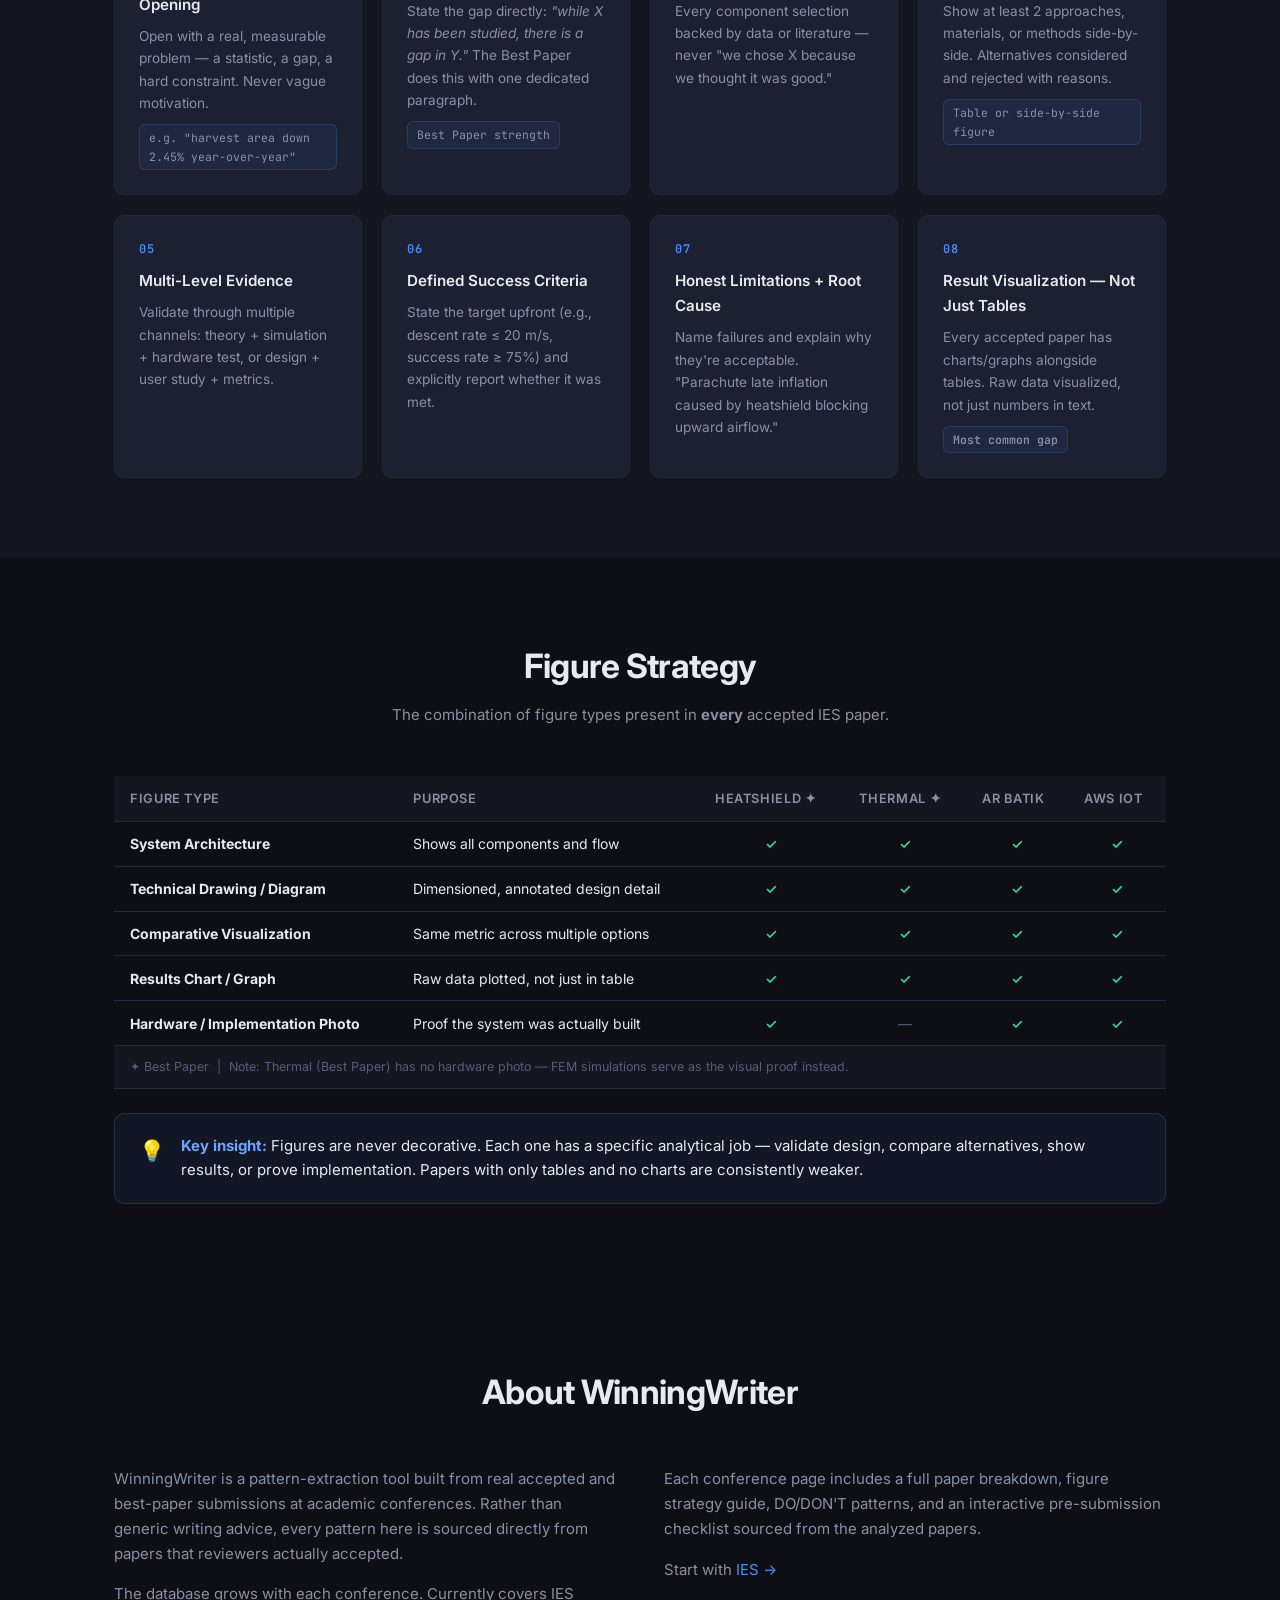
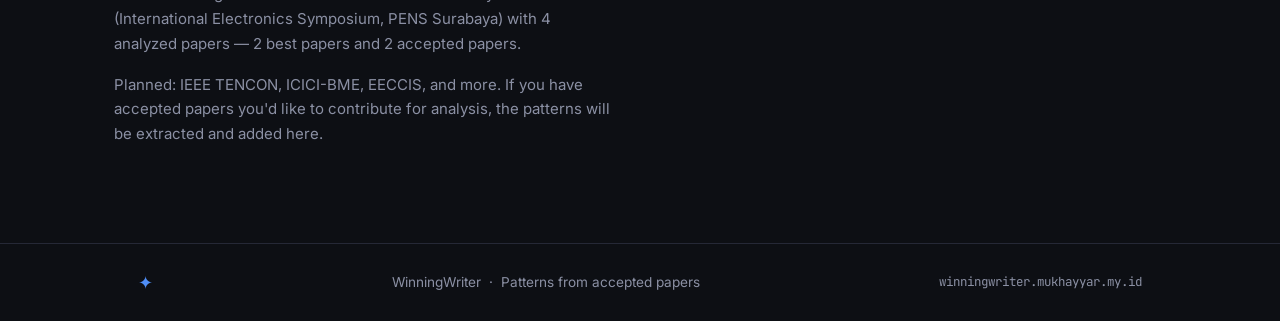
==== commit ebdb5134: "Fix heatshield to Best Paper, move checklist to IES page, clean About section" ====
--- a/index.html
+++ b/index.html
@@ -18,7 +18,7 @@
     </a>
     <div class="nav-links">
       <a href="#conferences">Conferences</a>
-      <a href="#checker">Checklist</a>
+      <a href="#formula">Formula</a>
       <a href="#about">About</a>
     </div>
   </div>
@@ -35,12 +35,12 @@
     </p>
     <div class="hero-actions">
       <a href="#conferences" class="btn-primary">Browse Patterns</a>
-      <a href="#checker" class="btn-secondary">Run Checklist</a>
+      <a href="ies.html#checker" class="btn-secondary">Run Checklist</a>
     </div>
     <div class="hero-stats">
       <div class="stat"><span class="stat-n">4</span><span class="stat-l">Papers Analyzed</span></div>
       <div class="stat-div"></div>
-      <div class="stat"><span class="stat-n">2</span><span class="stat-l">Winning Papers</span></div>
+      <div class="stat"><span class="stat-n">2</span><span class="stat-l">Best Papers</span></div>
       <div class="stat-div"></div>
       <div class="stat"><span class="stat-n">1</span><span class="stat-l">Conference</span></div>
       <div class="stat-div"></div>
@@ -69,8 +69,7 @@
           <h3>International Electronics Symposium</h3>
           <p>Politeknik Elektronika Negeri Surabaya (PENS)</p>
           <div class="conf-meta">
-            <span class="badge badge-green">2 Winning Papers</span>
-            <span class="badge badge-gold">1 Best Paper</span>
+            <span class="badge badge-gold">2 Best Papers</span>
             <span class="badge badge-blue">IES 2026 Open</span>
           </div>
         </div>
@@ -161,7 +160,7 @@
             <th>Figure Type</th>
             <th>Purpose</th>
             <th>Heatshield ✦</th>
-            <th>Thermal ✦★</th>
+            <th>Thermal ✦</th>
             <th>AR Batik</th>
             <th>AWS IoT</th>
           </tr>
@@ -194,7 +193,7 @@
           </tr>
           <tr class="row-note">
             <td colspan="6">
-              ✦ Winning Paper &nbsp;|&nbsp; ★ Best Paper &nbsp;|&nbsp;
+              ✦ Best Paper &nbsp;|&nbsp;
               Note: Thermal (Best Paper) has no hardware photo — FEM simulations serve as the visual proof instead.
             </td>
           </tr>
@@ -212,67 +211,6 @@
   </div>
 </section>
 
-<!-- ═══════════════════════ CHECKLIST ═══════════════════════ -->
-<section class="section section-dark" id="checker">
-  <div class="container">
-    <div class="section-header light">
-      <h2>Pre-Submission Checklist</h2>
-      <p>Check every box before submitting. Based on patterns from all analyzed accepted papers.</p>
-    </div>
-
-    <div class="checklist-wrap">
-      <div class="checklist-group">
-        <div class="checklist-group-title">Introduction &amp; Framing</div>
-        <label class="check-item"><input type="checkbox" /> Opens with a quantifiable, real-world problem (stat, constraint, or gap)</label>
-        <label class="check-item"><input type="checkbox" /> Research gap stated explicitly in its own paragraph</label>
-        <label class="check-item"><input type="checkbox" /> Your contribution is clearly listed (numbered or bulleted)</label>
-        <label class="check-item"><input type="checkbox" /> Related work reviews at least 5 prior systems and positions yours beyond them</label>
-      </div>
-
-      <div class="checklist-group">
-        <div class="checklist-group-title">Methodology &amp; Design</div>
-        <label class="check-item"><input type="checkbox" /> Every major design choice justified by data or literature</label>
-        <label class="check-item"><input type="checkbox" /> At least one comparative analysis (2+ options side-by-side)</label>
-        <label class="check-item"><input type="checkbox" /> System architecture diagram present</label>
-        <label class="check-item"><input type="checkbox" /> Success criteria defined (target values stated upfront)</label>
-        <label class="check-item"><input type="checkbox" /> Algorithm or workflow formally specified (pseudocode / flowchart)</label>
-      </div>
-
-      <div class="checklist-group">
-        <div class="checklist-group-title">Results &amp; Evaluation</div>
-        <label class="check-item"><input type="checkbox" /> Quantitative results reported (numbers, not just "it works")</label>
-        <label class="check-item"><input type="checkbox" /> Results chart or graph present (not tables alone)</label>
-        <label class="check-item"><input type="checkbox" /> Results compared against a baseline or alternative</label>
-        <label class="check-item"><input type="checkbox" /> Success criteria outcome reported (met / not met, and why)</label>
-        <label class="check-item"><input type="checkbox" /> Hardware photo or implementation screenshot present (proof of build)</label>
-        <label class="check-item"><input type="checkbox" /> Evaluation metrics formally defined</label>
-      </div>
-
-      <div class="checklist-group">
-        <div class="checklist-group-title">Limitations &amp; Future Work</div>
-        <label class="check-item"><input type="checkbox" /> Limitations stated honestly with root-cause explanation</label>
-        <label class="check-item"><input type="checkbox" /> Scope clearly bounded (what this study does NOT cover)</label>
-        <label class="check-item"><input type="checkbox" /> Future work is concrete and planned, not vague ("maybe someday")</label>
-        <label class="check-item"><input type="checkbox" /> Future work items are numbered and actionable</label>
-      </div>
-
-      <div class="checklist-group">
-        <div class="checklist-group-title">Do NOT Include</div>
-        <label class="check-item warn"><input type="checkbox" /> ✗ Vague conclusions ("the system works well", "promising results")</label>
-        <label class="check-item warn"><input type="checkbox" /> ✗ Unjustified design choices ("we chose X because we liked it")</label>
-        <label class="check-item warn"><input type="checkbox" /> ✗ Cherry-picked results (hide all 7×10 respondent data or all sensor runs)</label>
-        <label class="check-item warn"><input type="checkbox" /> ✗ Design-only work with no validation (at minimum: simulation)</label>
-        <label class="check-item warn"><input type="checkbox" /> ✗ No comparison to alternatives or prior work</label>
-      </div>
-
-      <div class="checklist-score" id="scoreBox">
-        <span id="scoreText">0 / 22 checked</span>
-        <div class="score-bar-track"><div class="score-bar-fill" id="scoreBar"></div></div>
-      </div>
-    </div>
-  </div>
-</section>
-
 <!-- ═══════════════════════ ABOUT ═══════════════════════ -->
 <section class="section" id="about">
   <div class="container">
@@ -288,35 +226,21 @@
         </p>
         <p>
           The database grows with each conference. Currently covers IES (International Electronics
-          Symposium, PENS Surabaya) with 4 analyzed papers including 2 winning papers and 1 best
-          paper award winner.
+          Symposium, PENS Surabaya) with 4 analyzed papers — 2 best papers and 2 accepted papers.
         </p>
         <p>
           Planned: IEEE TENCON, ICICI-BME, EECCIS, and more. If you have accepted papers you'd
           like to contribute for analysis, the patterns will be extracted and added here.
         </p>
       </div>
-      <div class="about-cards">
-        <div class="about-stat-card">
-          <div class="asc-n">IES 2024</div>
-          <div class="asc-l">Compact Foldable Umbrella Heatshield for CanSat</div>
-          <span class="badge badge-green">Winning Paper</span>
-        </div>
-        <div class="about-stat-card">
-          <div class="asc-n">IES 2025</div>
-          <div class="asc-l">Thermal Deformation Analysis of CanSat Frame Materials</div>
-          <span class="badge badge-gold">Best Paper</span>
-        </div>
-        <div class="about-stat-card">
-          <div class="asc-n">IES</div>
-          <div class="asc-l">AR Batik Gamification System</div>
-          <span class="badge badge-blue">Accepted</span>
-        </div>
-        <div class="about-stat-card">
-          <div class="asc-n">IES</div>
-          <div class="asc-l">AWS IoT Agriculture Monitoring</div>
-          <span class="badge badge-blue">Accepted</span>
-        </div>
+      <div class="about-text">
+        <p>
+          Each conference page includes a full paper breakdown, figure strategy guide, DO/DON'T
+          patterns, and an interactive pre-submission checklist sourced from the analyzed papers.
+        </p>
+        <p>
+          Start with <a href="ies.html">IES →</a>
+        </p>
       </div>
     </div>
   </div>
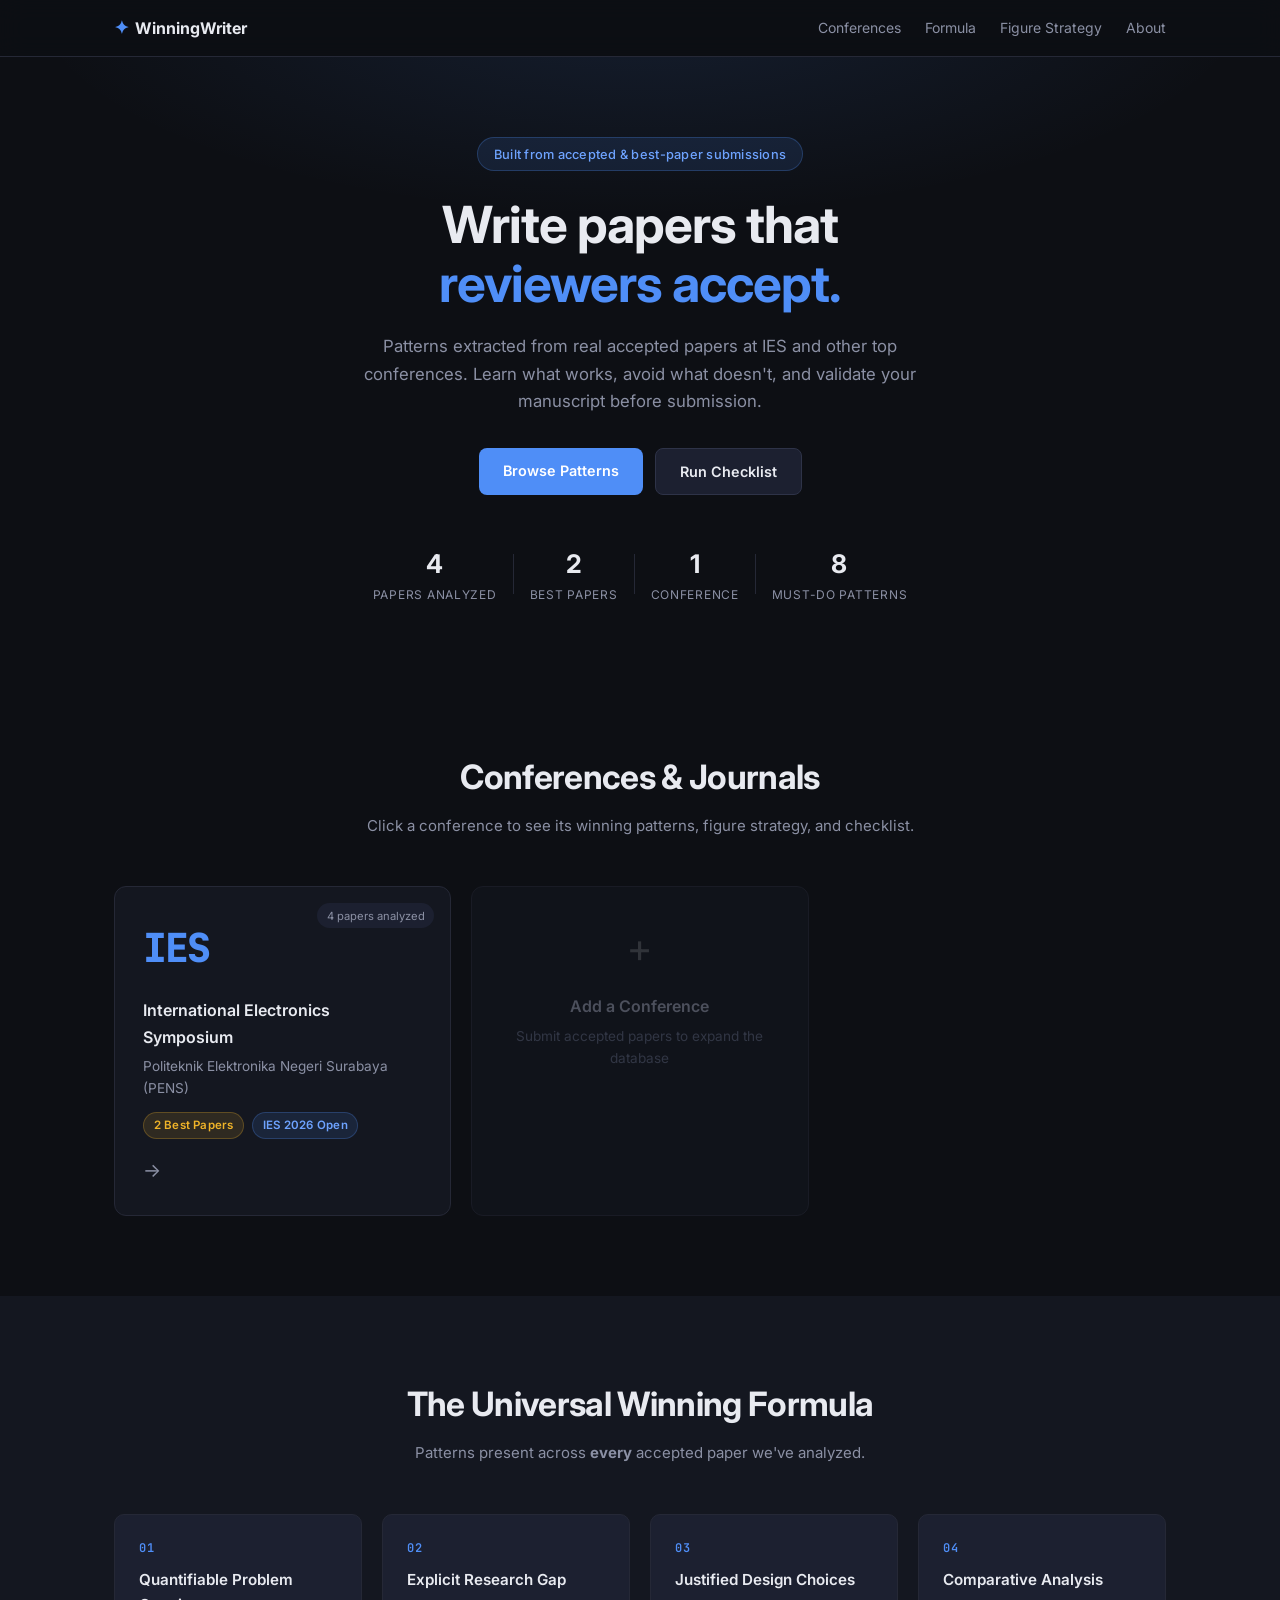
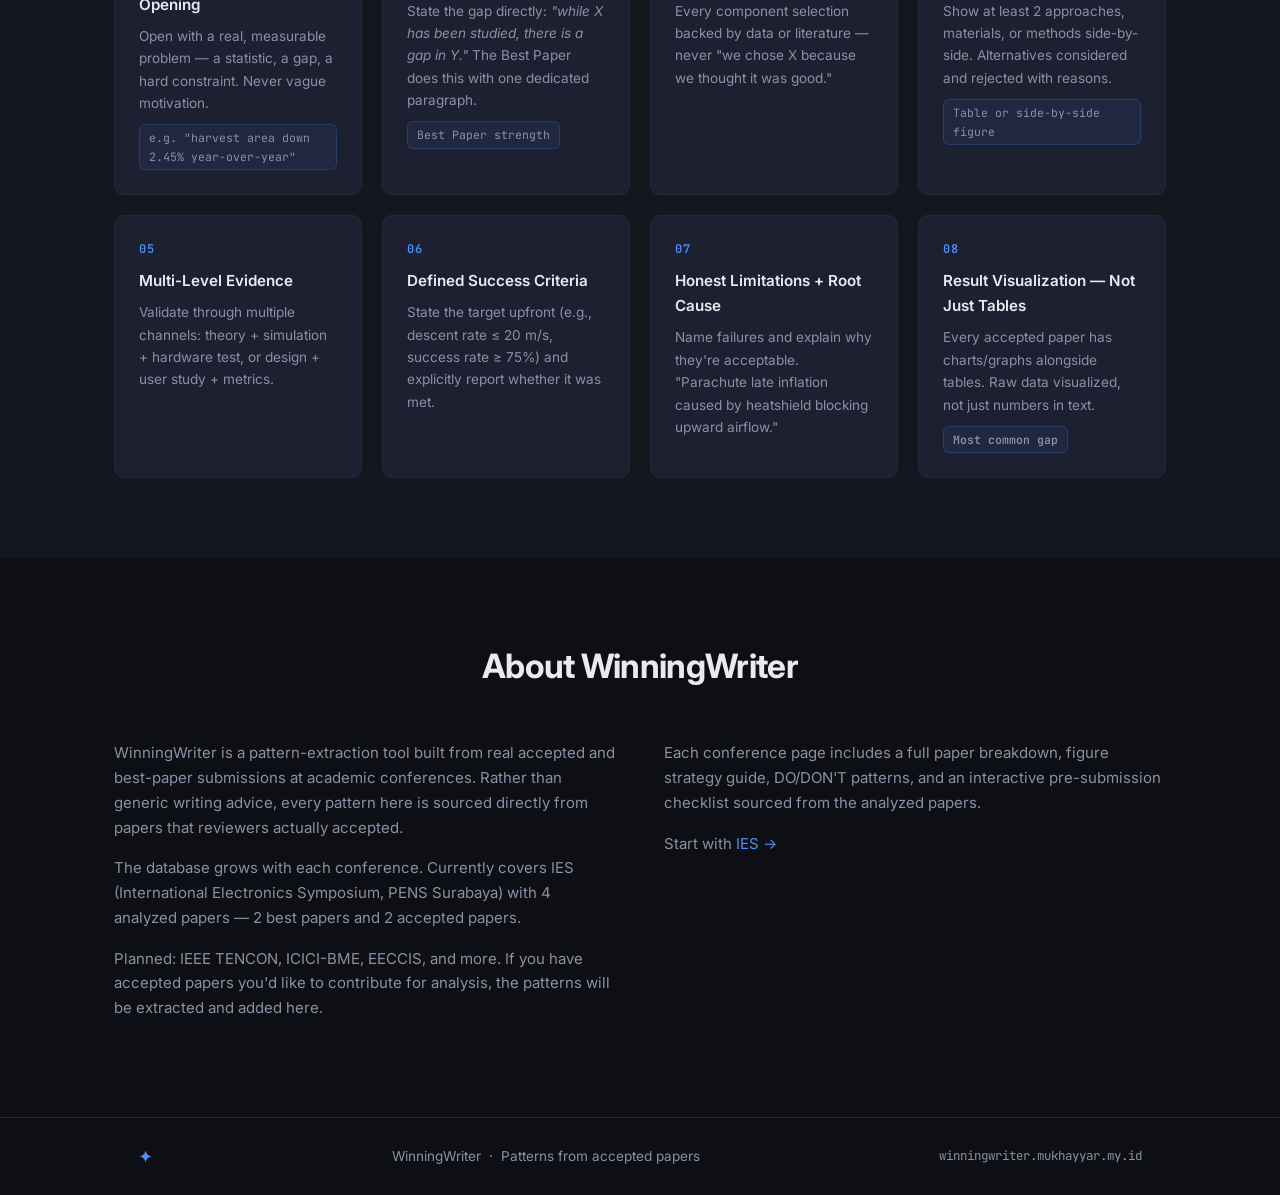
==== commit 694418be: "Move figure strategy table from index to ies page" ====
--- a/index.html
+++ b/index.html
@@ -19,6 +19,7 @@
     <div class="nav-links">
       <a href="#conferences">Conferences</a>
       <a href="#formula">Formula</a>
+      <a href="ies.html#fig-strategy">Figure Strategy</a>
       <a href="#about">About</a>
     </div>
   </div>
@@ -146,71 +147,6 @@
   </div>
 </section>
 
-<!-- ═══════════════════════ FIGURE STRATEGY ═══════════════════════ -->
-<section class="section" id="figures">
-  <div class="container">
-    <div class="section-header">
-      <h2>Figure Strategy</h2>
-      <p>The combination of figure types present in <strong>every</strong> accepted IES paper.</p>
-    </div>
-    <div class="fig-table-wrap">
-      <table class="fig-table">
-        <thead>
-          <tr>
-            <th>Figure Type</th>
-            <th>Purpose</th>
-            <th>Heatshield ✦</th>
-            <th>Thermal ✦</th>
-            <th>AR Batik</th>
-            <th>AWS IoT</th>
-          </tr>
-        </thead>
-        <tbody>
-          <tr>
-            <td><strong>System Architecture</strong></td>
-            <td>Shows all components and flow</td>
-            <td class="yes">✓</td><td class="yes">✓</td><td class="yes">✓</td><td class="yes">✓</td>
-          </tr>
-          <tr>
-            <td><strong>Technical Drawing / Diagram</strong></td>
-            <td>Dimensioned, annotated design detail</td>
-            <td class="yes">✓</td><td class="yes">✓</td><td class="yes">✓</td><td class="yes">✓</td>
-          </tr>
-          <tr>
-            <td><strong>Comparative Visualization</strong></td>
-            <td>Same metric across multiple options</td>
-            <td class="yes">✓</td><td class="yes">✓</td><td class="yes">✓</td><td class="yes">✓</td>
-          </tr>
-          <tr>
-            <td><strong>Results Chart / Graph</strong></td>
-            <td>Raw data plotted, not just in table</td>
-            <td class="yes">✓</td><td class="yes">✓</td><td class="yes">✓</td><td class="yes">✓</td>
-          </tr>
-          <tr>
-            <td><strong>Hardware / Implementation Photo</strong></td>
-            <td>Proof the system was actually built</td>
-            <td class="yes">✓</td><td class="no">—</td><td class="yes">✓</td><td class="yes">✓</td>
-          </tr>
-          <tr class="row-note">
-            <td colspan="6">
-              ✦ Best Paper &nbsp;|&nbsp;
-              Note: Thermal (Best Paper) has no hardware photo — FEM simulations serve as the visual proof instead.
-            </td>
-          </tr>
-        </tbody>
-      </table>
-    </div>
-    <div class="insight-box">
-      <span class="insight-icon">💡</span>
-      <div>
-        <strong>Key insight:</strong> Figures are never decorative. Each one has a specific analytical job —
-        validate design, compare alternatives, show results, or prove implementation. Papers with only tables
-        and no charts are consistently weaker.
-      </div>
-    </div>
-  </div>
-</section>
-
 <!-- ═══════════════════════ ABOUT ═══════════════════════ -->
 <section class="section" id="about">
   <div class="container">
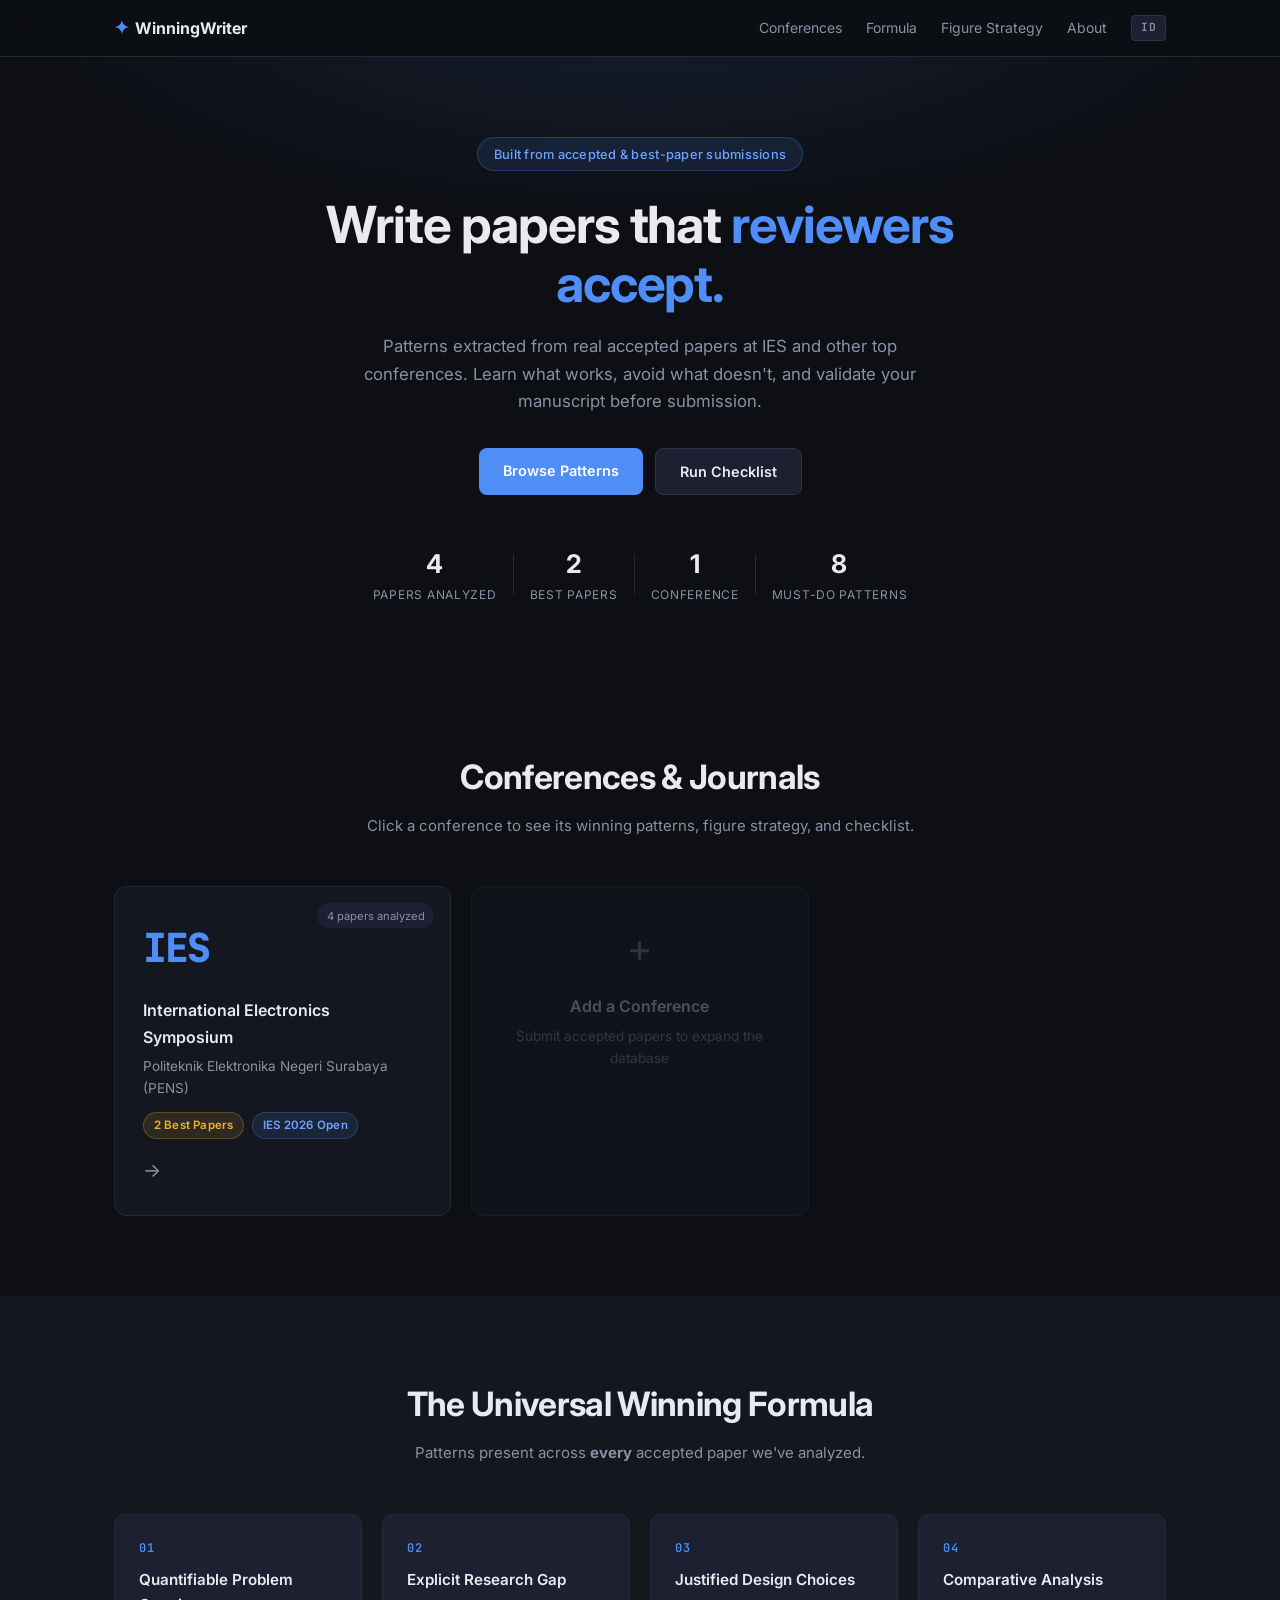
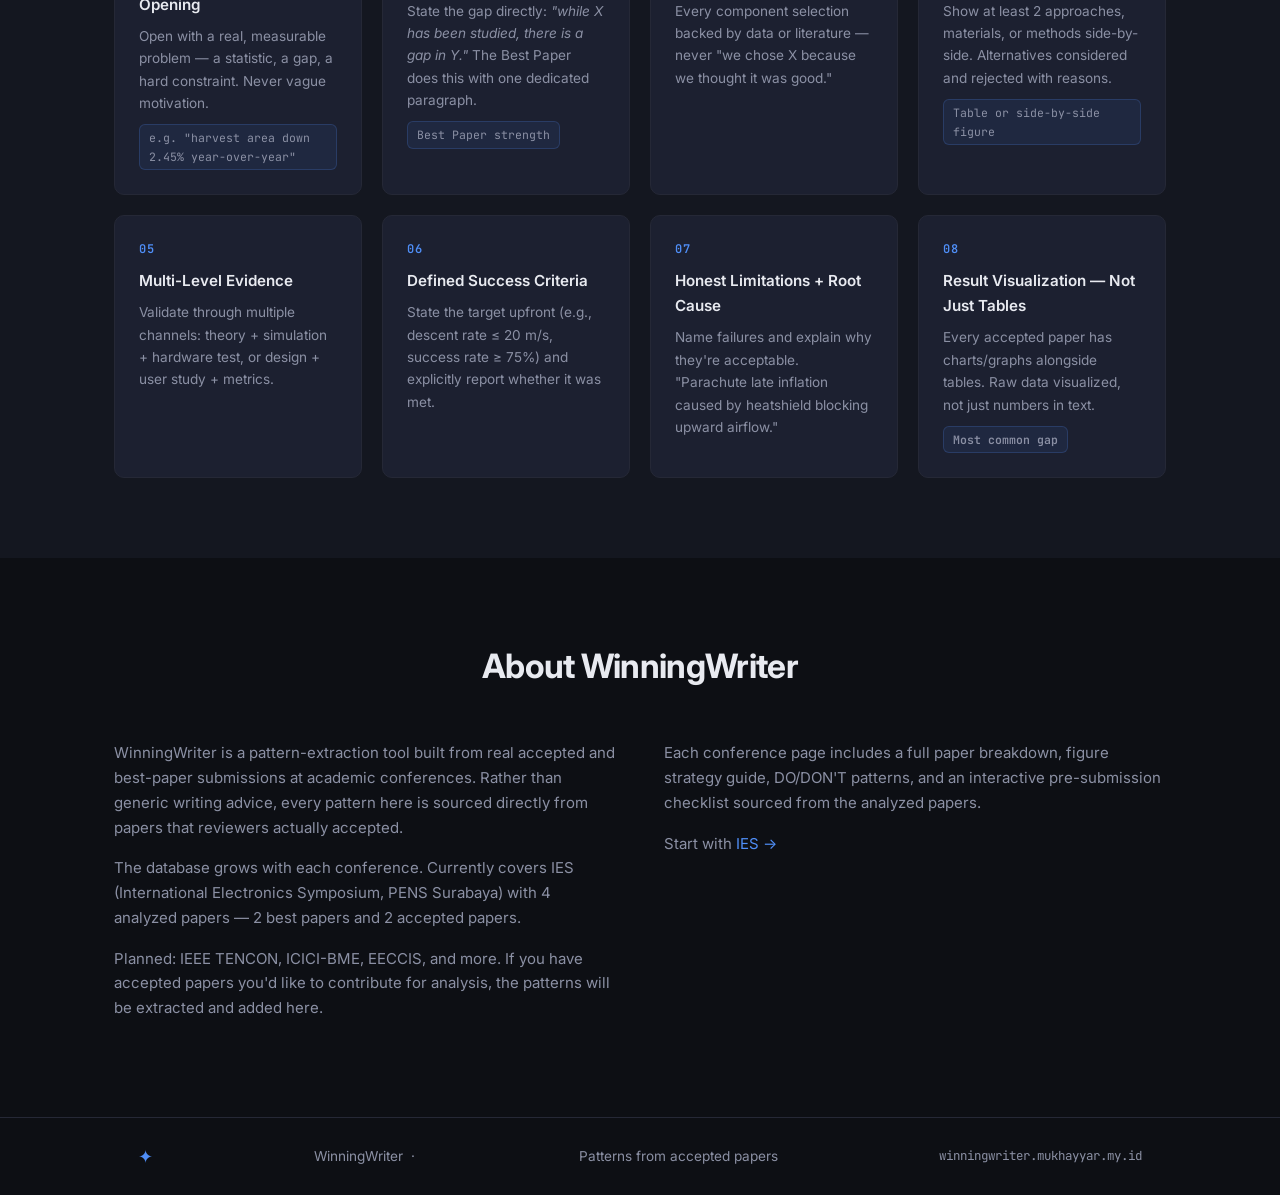
==== commit 8f502a0f: "Add i18n (EN/ID) + JSON CMS — all content driven from i18n/*.json" ====
--- a/index.html
+++ b/index.html
@@ -8,19 +8,20 @@
   <link rel="preconnect" href="https://fonts.googleapis.com">
   <link href="https://fonts.googleapis.com/css2?family=Inter:wght@300;400;500;600;700&family=JetBrains+Mono:wght@400;500&display=swap" rel="stylesheet">
 </head>
-<body>
+<body data-page="index">
 
 <!-- ═══════════════════════ NAV ═══════════════════════ -->
 <nav class="navbar">
   <div class="nav-inner">
     <a href="index.html" class="nav-logo">
-      <span class="logo-icon">✦</span> WinningWriter
+      <span class="logo-icon">✦</span> <span data-i18n="nav.home">WinningWriter</span>
     </a>
     <div class="nav-links">
-      <a href="#conferences">Conferences</a>
-      <a href="#formula">Formula</a>
-      <a href="ies.html#fig-strategy">Figure Strategy</a>
-      <a href="#about">About</a>
+      <a href="#conferences" data-i18n="nav.conferences">Conferences</a>
+      <a href="#formula" data-i18n="nav.formula">Formula</a>
+      <a href="ies.html#fig-strategy" data-i18n="nav.fig_strategy">Figure Strategy</a>
+      <a href="#about" data-i18n="nav.about">About</a>
+      <button class="lang-btn" id="lang-switcher" onclick="switchLang()">ID</button>
     </div>
   </div>
 </nav>
@@ -28,24 +29,24 @@
 <!-- ═══════════════════════ HERO ═══════════════════════ -->
 <section class="hero">
   <div class="hero-inner">
-    <div class="hero-badge">Built from accepted &amp; best-paper submissions</div>
-    <h1>Write papers that<br><span class="accent">reviewers accept.</span></h1>
-    <p class="hero-sub">
+    <div class="hero-badge" data-i18n="hero.badge">Built from accepted &amp; best-paper submissions</div>
+    <h1 data-i18n="hero.h1">Write papers that <span class="accent">reviewers accept.</span></h1>
+    <p class="hero-sub" data-i18n="hero.sub">
       Patterns extracted from real accepted papers at IES and other top conferences.
       Learn what works, avoid what doesn't, and validate your manuscript before submission.
     </p>
     <div class="hero-actions">
-      <a href="#conferences" class="btn-primary">Browse Patterns</a>
-      <a href="ies.html#checker" class="btn-secondary">Run Checklist</a>
+      <a href="#conferences" class="btn-primary" data-i18n="hero.btn_browse">Browse Patterns</a>
+      <a href="ies.html#checker" class="btn-secondary" data-i18n="hero.btn_checklist">Run Checklist</a>
     </div>
     <div class="hero-stats">
-      <div class="stat"><span class="stat-n">4</span><span class="stat-l">Papers Analyzed</span></div>
+      <div class="stat"><span class="stat-n">4</span><span class="stat-l" data-i18n="hero.stat_papers">Papers Analyzed</span></div>
       <div class="stat-div"></div>
-      <div class="stat"><span class="stat-n">2</span><span class="stat-l">Best Papers</span></div>
+      <div class="stat"><span class="stat-n">2</span><span class="stat-l" data-i18n="hero.stat_best">Best Papers</span></div>
       <div class="stat-div"></div>
-      <div class="stat"><span class="stat-n">1</span><span class="stat-l">Conference</span></div>
+      <div class="stat"><span class="stat-n">1</span><span class="stat-l" data-i18n="hero.stat_conferences">Conference</span></div>
       <div class="stat-div"></div>
-      <div class="stat"><span class="stat-n">8</span><span class="stat-l">Must-Do Patterns</span></div>
+      <div class="stat"><span class="stat-n">8</span><span class="stat-l" data-i18n="hero.stat_patterns">Must-Do Patterns</span></div>
     </div>
   </div>
 </section>
@@ -54,39 +55,10 @@
 <section class="section" id="conferences">
   <div class="container">
     <div class="section-header">
-      <h2>Conferences &amp; Journals</h2>
-      <p>Click a conference to see its winning patterns, figure strategy, and checklist.</p>
+      <h2 data-i18n="conferences_section.title">Conferences &amp; Journals</h2>
+      <p data-i18n="conferences_section.sub">Click a conference to see its winning patterns, figure strategy, and checklist.</p>
     </div>
-
-    <div class="conf-grid">
-
-      <!-- IES Card -->
-      <a href="ies.html" class="conf-card conf-ies">
-        <div class="conf-tag">4 papers analyzed</div>
-        <div class="conf-logo-area">
-          <div class="conf-abbr">IES</div>
-        </div>
-        <div class="conf-info">
-          <h3>International Electronics Symposium</h3>
-          <p>Politeknik Elektronika Negeri Surabaya (PENS)</p>
-          <div class="conf-meta">
-            <span class="badge badge-gold">2 Best Papers</span>
-            <span class="badge badge-blue">IES 2026 Open</span>
-          </div>
-        </div>
-        <div class="conf-arrow">→</div>
-      </a>
-
-      <!-- Placeholder card -->
-      <div class="conf-card conf-placeholder">
-        <div class="conf-info" style="text-align:center; width:100%">
-          <div style="font-size:2.5rem; margin-bottom:0.75rem; opacity:0.3">+</div>
-          <h3 style="color: var(--muted)">Add a Conference</h3>
-          <p style="color: var(--muted-2)">Submit accepted papers to expand the database</p>
-        </div>
-      </div>
-
-    </div>
+    <div class="conf-grid" data-cms="conf-grid"></div>
   </div>
 </section>
 
@@ -94,56 +66,10 @@
 <section class="section section-dark" id="formula">
   <div class="container">
     <div class="section-header light">
-      <h2>The Universal Winning Formula</h2>
-      <p>Patterns present across <strong>every</strong> accepted paper we've analyzed.</p>
+      <h2 data-i18n="formula_section.title">The Universal Winning Formula</h2>
+      <p data-i18n="formula_section.sub">Patterns present across <strong>every</strong> accepted paper we've analyzed.</p>
     </div>
-
-    <div class="formula-grid">
-      <div class="formula-item">
-        <div class="formula-num">01</div>
-        <h4>Quantifiable Problem Opening</h4>
-        <p>Open with a real, measurable problem — a statistic, a gap, a hard constraint. Never vague motivation.</p>
-        <div class="example-chip">e.g. "harvest area down 2.45% year-over-year"</div>
-      </div>
-      <div class="formula-item">
-        <div class="formula-num">02</div>
-        <h4>Explicit Research Gap</h4>
-        <p>State the gap directly: <em>"while X has been studied, there is a gap in Y."</em> The Best Paper does this with one dedicated paragraph.</p>
-        <div class="example-chip">Best Paper strength</div>
-      </div>
-      <div class="formula-item">
-        <div class="formula-num">03</div>
-        <h4>Justified Design Choices</h4>
-        <p>Every component selection backed by data or literature — never "we chose X because we thought it was good."</p>
-      </div>
-      <div class="formula-item">
-        <div class="formula-num">04</div>
-        <h4>Comparative Analysis</h4>
-        <p>Show at least 2 approaches, materials, or methods side-by-side. Alternatives considered and rejected with reasons.</p>
-        <div class="example-chip">Table or side-by-side figure</div>
-      </div>
-      <div class="formula-item">
-        <div class="formula-num">05</div>
-        <h4>Multi-Level Evidence</h4>
-        <p>Validate through multiple channels: theory + simulation + hardware test, or design + user study + metrics.</p>
-      </div>
-      <div class="formula-item">
-        <div class="formula-num">06</div>
-        <h4>Defined Success Criteria</h4>
-        <p>State the target upfront (e.g., descent rate ≤ 20 m/s, success rate ≥ 75%) and explicitly report whether it was met.</p>
-      </div>
-      <div class="formula-item">
-        <div class="formula-num">07</div>
-        <h4>Honest Limitations + Root Cause</h4>
-        <p>Name failures and explain why they're acceptable. "Parachute late inflation caused by heatshield blocking upward airflow."</p>
-      </div>
-      <div class="formula-item">
-        <div class="formula-num">08</div>
-        <h4>Result Visualization — Not Just Tables</h4>
-        <p>Every accepted paper has charts/graphs alongside tables. Raw data visualized, not just numbers in text.</p>
-        <div class="example-chip badge-red-chip">Most common gap</div>
-      </div>
-    </div>
+    <div class="formula-grid" data-cms="formula-grid"></div>
   </div>
 </section>
 
@@ -151,32 +77,17 @@
 <section class="section" id="about">
   <div class="container">
     <div class="section-header">
-      <h2>About WinningWriter</h2>
+      <h2 data-i18n="about_section.title">About WinningWriter</h2>
     </div>
     <div class="about-grid">
       <div class="about-text">
-        <p>
-          WinningWriter is a pattern-extraction tool built from real accepted and best-paper
-          submissions at academic conferences. Rather than generic writing advice, every pattern
-          here is sourced directly from papers that reviewers actually accepted.
-        </p>
-        <p>
-          The database grows with each conference. Currently covers IES (International Electronics
-          Symposium, PENS Surabaya) with 4 analyzed papers — 2 best papers and 2 accepted papers.
-        </p>
-        <p>
-          Planned: IEEE TENCON, ICICI-BME, EECCIS, and more. If you have accepted papers you'd
-          like to contribute for analysis, the patterns will be extracted and added here.
-        </p>
+        <p data-i18n="about_section.p1">WinningWriter is a pattern-extraction tool built from real accepted and best-paper submissions at academic conferences. Rather than generic writing advice, every pattern here is sourced directly from papers that reviewers actually accepted.</p>
+        <p data-i18n="about_section.p2">The database grows with each conference. Currently covers IES (International Electronics Symposium, PENS Surabaya) with 4 analyzed papers — 2 best papers and 2 accepted papers.</p>
+        <p data-i18n="about_section.p3">Planned: IEEE TENCON, ICICI-BME, EECCIS, and more. If you have accepted papers you'd like to contribute for analysis, the patterns will be extracted and added here.</p>
       </div>
       <div class="about-text">
-        <p>
-          Each conference page includes a full paper breakdown, figure strategy guide, DO/DON'T
-          patterns, and an interactive pre-submission checklist sourced from the analyzed papers.
-        </p>
-        <p>
-          Start with <a href="ies.html">IES →</a>
-        </p>
+        <p data-i18n="about_section.p4">Each conference page includes a full paper breakdown, figure strategy guide, DO/DON'T patterns, and an interactive pre-submission checklist sourced from the analyzed papers.</p>
+        <p data-i18n="about_section.p5">Start with <a href="ies.html">IES →</a></p>
       </div>
     </div>
   </div>
@@ -186,12 +97,13 @@
 <footer class="footer">
   <div class="container">
     <div class="footer-inner">
-      <span class="logo-icon">✦</span> WinningWriter &nbsp;·&nbsp; Patterns from accepted papers
+      <span class="logo-icon">✦</span> WinningWriter &nbsp;·&nbsp; <span data-i18n="footer.tagline">Patterns from accepted papers</span>
       <span class="footer-right">winningwriter.mukhayyar.my.id</span>
     </div>
   </div>
 </footer>
 
 <script src="assets/app.js"></script>
+<script src="assets/i18n.js"></script>
 </body>
 </html>
--- a/assets/style.css
+++ b/assets/style.css
@@ -54,9 +54,24 @@
   display: flex; align-items: center; gap: 0.4rem;
 }
 .logo-icon { color: var(--accent); font-size: 1.1rem; }
-.nav-links { display: flex; gap: 1.5rem; }
+.nav-links { display: flex; align-items: center; gap: 1.5rem; }
 .nav-links a { color: var(--muted); font-size: 0.875rem; transition: color 0.2s; }
 .nav-links a:hover { color: var(--text); }
+.lang-btn {
+  background: var(--bg-3);
+  border: 1px solid var(--border-2);
+  color: var(--muted);
+  font-family: var(--mono);
+  font-size: 0.7rem;
+  font-weight: 600;
+  letter-spacing: 0.06em;
+  padding: 0.2rem 0.55rem;
+  border-radius: 4px;
+  cursor: pointer;
+  transition: color 0.2s, border-color 0.2s;
+  line-height: 1.6;
+}
+.lang-btn:hover { color: var(--text); border-color: var(--accent); }
 
 /* ─── CONTAINER ─── */
 .container { max-width: 1100px; margin: 0 auto; padding: 0 1.5rem; }
